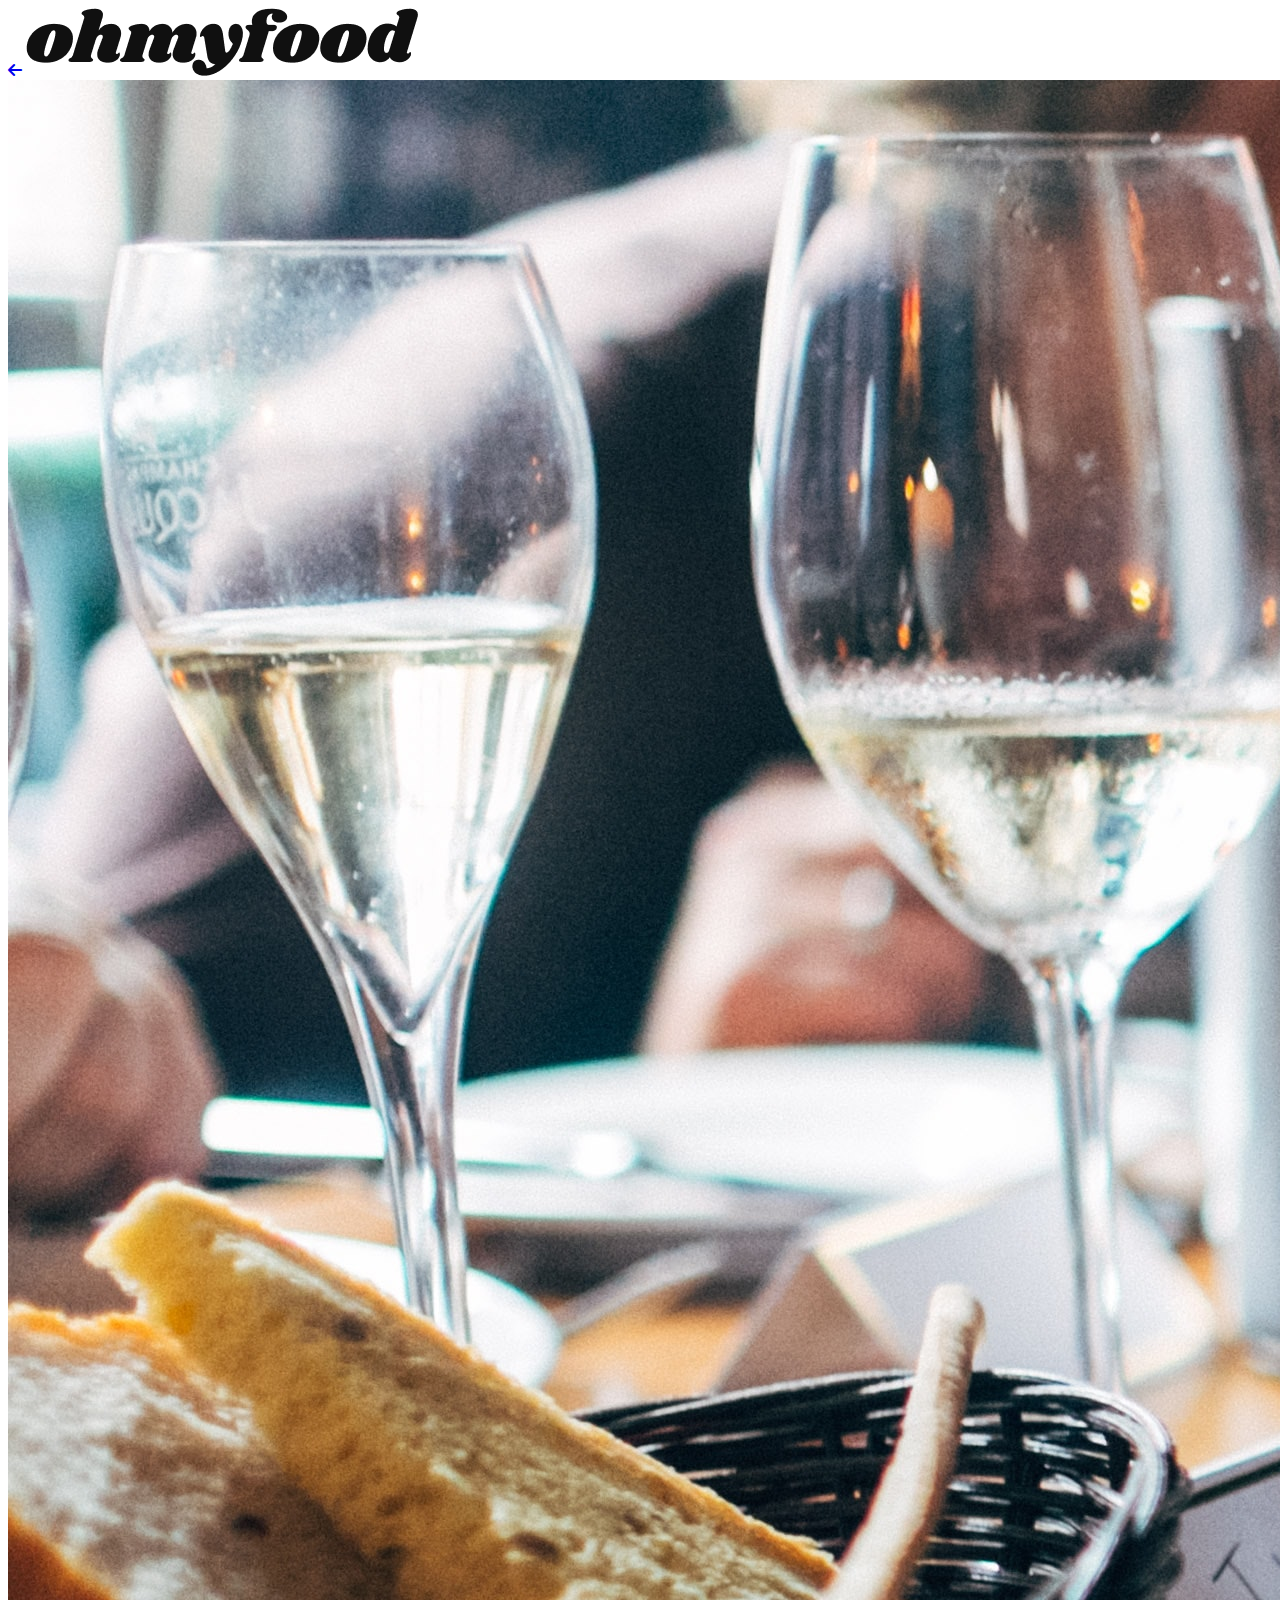
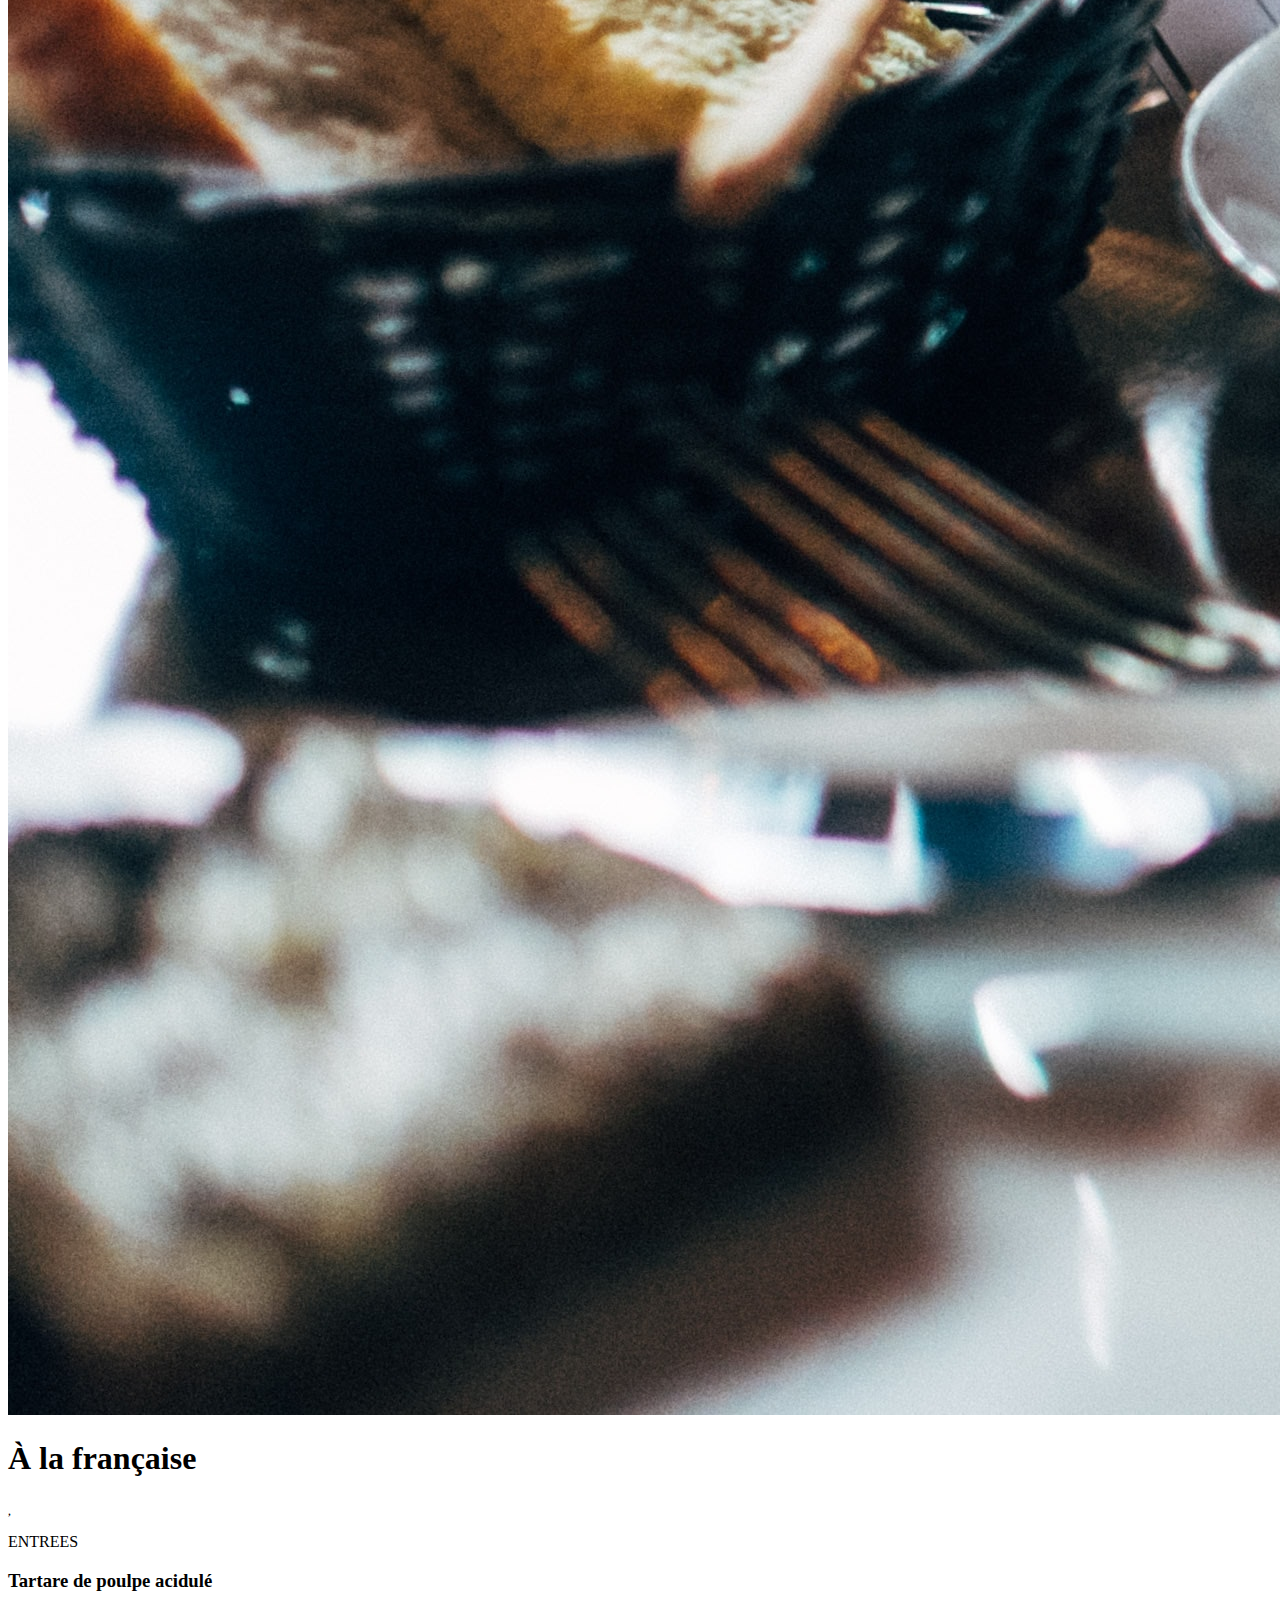
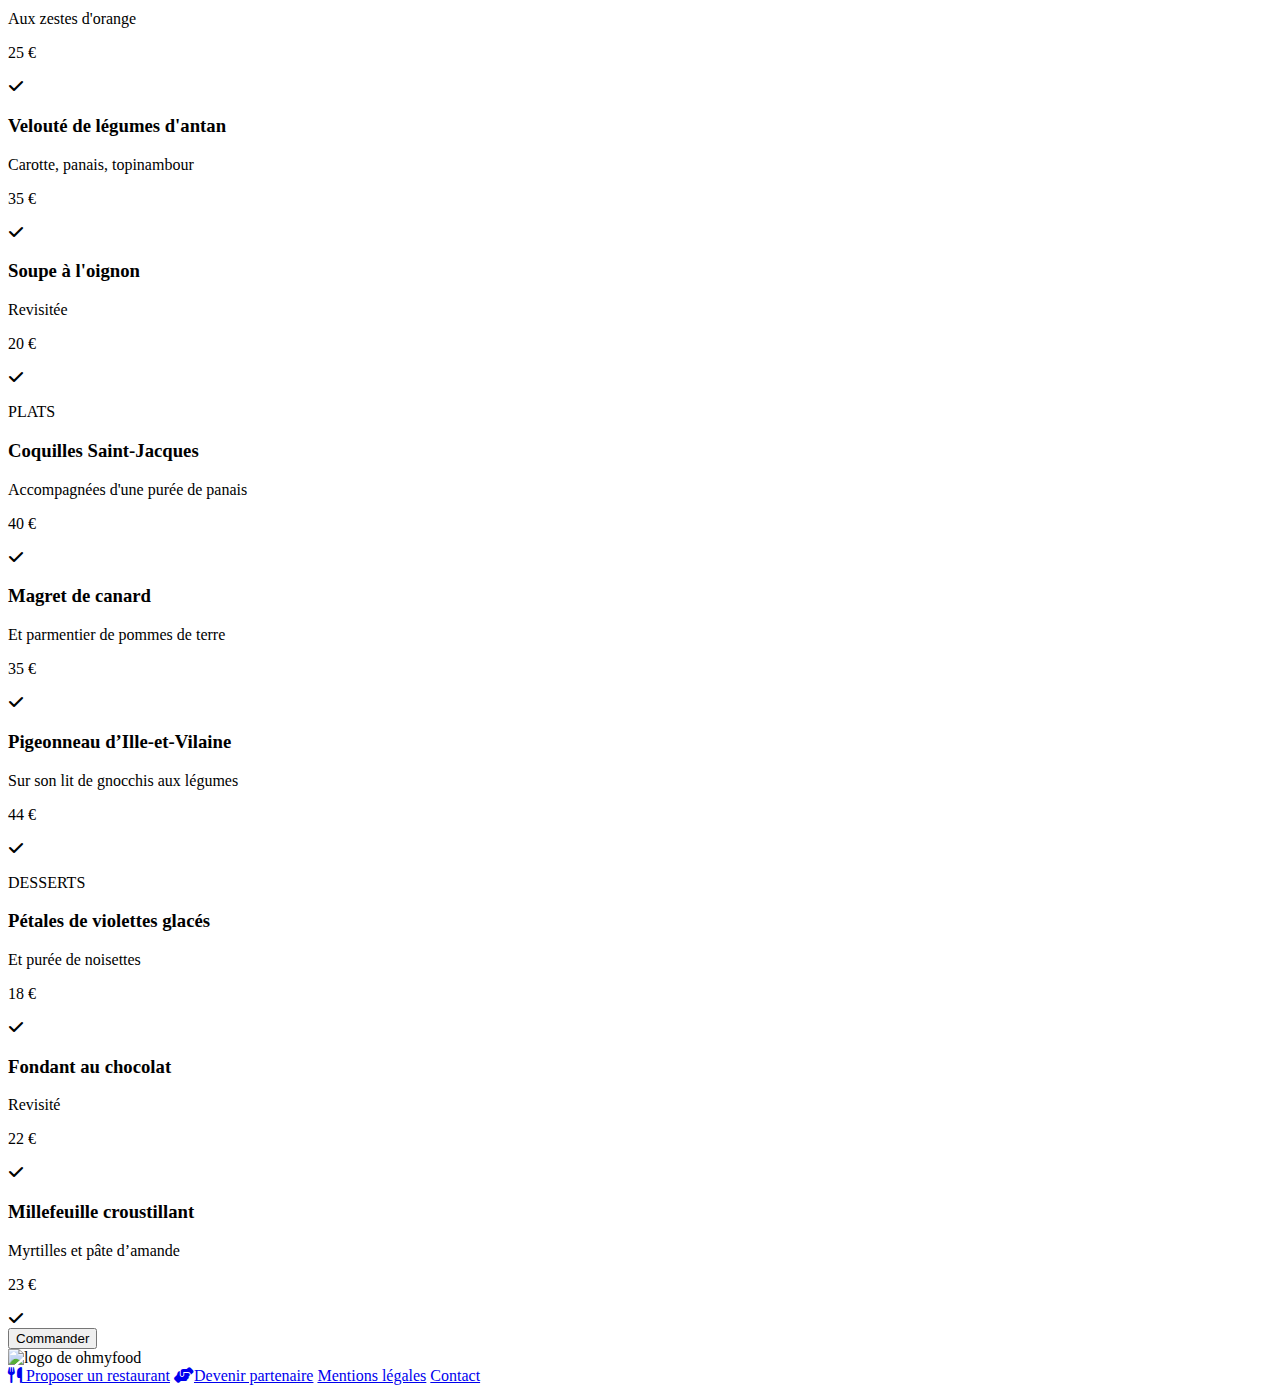
==== menus/menu-a-la-francaise.html @ 8b4839a9 "première mise en place avec SASS" ====
<!DOCTYPE html>
<html lang="fr">
  <head>
    <meta charset="UTF-8">
    <meta name="viewport" content="width=device-width, initial-scale=1.0">
    <meta http-equiv="X-UA-Compatible" content="ie=edge">
    <title>La Palette</title>
    <link rel="stylesheet" href="../assets/css/style.css">
    <link href="../assets/fonts/css/fontawesome.css" rel="stylesheet">
    <link href="../assets/fonts/css/brands.css" rel="stylesheet">
    <link href="../assets/fonts/css/solid.css" rel="stylesheet">
    <link rel="icon" href="./favicon.ico" type="image/x-icon">
  </head>
    <body>
        <header>
            <div class="nav">
                <a href="../index.html"><i class="fa-solid fa-arrow-left"></i></a>
                <a href="../index.html"><img src="../assets/images/logo/ohmyfood.png" alt="logo de ohmyfood"/></a>
            </div>
        </header>
        
        <main-container>
            <div class="img-background"><img src="../assets/images/restaurants/jay-wennington-N_Y88TWmGwA-unsplash.jpg" alt="image de plat gastronomique"/></div>

          <section class="menu">

            <div class="restaurant name"><h1>À la française</h1>
              <i class="fa-thin fa-heart"></i>
            </div>

            <section class="menu-items">

              <article class ="starters">

                <div class="item txt"><p>ENTREES</p></div>

                <article class="card dish">
                <article class ="content">
                  <h3>Tartare de poulpe acidulé</h3>
                  <p>Aux zestes d'orange</p>
                </article>
                <article class="price">
                  <p>25 &euro;</p>
                </article>
                <span class="check"><i class="fa-solid fa-check"></i></span>
                </article>

                <article class="card dish">
                <article class ="content">
                  <h3>Velouté de légumes d'antan</h3>
                  <p>Carotte, panais, topinambour</p>
                </article>
                <article class="price">
                  <p>35 &euro;</p>
                </article>
                <span class="check"><i class="fa-solid fa-check"></i></span>
              </article>

                <article class="card dish">
                <article class ="content">
                  <h3>Soupe à l'oignon</h3>
                  <p>Revisitée</p>
                </article>
                <article class="price">
                  <p>20 &euro;</p>
                </article>
                <span class="check"><i class="fa-solid fa-check"></i></span>
              </article>

              </article>

              <article class ="main courses">

                <div class="items txt"><p>PLATS</p></div>

                <article class="card dish">
                <article class ="content">
                  <h3>Coquilles Saint-Jacques</h3>
                  <p>Accompagnées d'une purée de panais</p>
                </article>
                <article class="price">
                  <p>40 &euro;</p>
                </article>
                <span class="check"><i class="fa-solid fa-check"></i></span>
              </article>

                <article class="card dish">
                <article class ="content">
                  <h3>Magret de canard</h3>
                  <p>Et parmentier de pommes de terre</p>
                </article>
                <article class="price">
                  <p>35 &euro;</p>
                </article>
                <span class="check"><i class="fa-solid fa-check"></i></span>
              </article>

                <article class="card dish">
                <article class ="content">
                  <h3>Pigeonneau d’Ille-et-Vilaine</h3>
                  <p>Sur son lit de gnocchis aux légumes</p>
                </article>
                <article class="price">
                  <p>44 &euro;</p>
                </article>
                <span class="check"><i class="fa-solid fa-check"></i></span>
              </article>

              </article>
                
                <article class ="desserts">

                  <div class="items txt"><p>DESSERTS</p></div>
  
                  <article class="card dish">
                  <article class ="content">
                    <h3>Pétales de violettes glacés</h3>
                    <p>Et purée de noisettes</p>
                  </article>
                  <article class="price">
                    <p>18 &euro;</p>
                  </article>
                  <span class="check"><i class="fa-solid fa-check"></i></span>
                </article>
                  
                  <article class="card dish">
                  <article class ="content">
                    <h3>Fondant au chocolat</h3>
                    <p>Revisité</p>
                  </article>
                  <article class="price">
                    <p>22 &euro;</p>
                  </article>
                  <span class="check"><i class="fa-solid fa-check"></i></span>
                </article>
  
                  <article class="card dish">
                  <article class ="content">
                    <h3>Millefeuille croustillant</h3>
                    <p>Myrtilles et pâte d’amande</p>
                  </article>
                  <article class="price">
                    <p>23 &euro;</p>
                  </article>
                  <span class="check"><i class="fa-solid fa-check"></i></span>
                </article>
                  
                </article>

              </section>

              <button class="button">Commander</button>   
            </section>

            <footer>
              <div class="logo">
                <img src="assets/images/logo" alt="logo de ohmyfood"/>
              </div>
    
              <div class="footer links">
                  <article class="list">
                      <a href="#"><i class="fa-solid fa-utensils"></i> <span class="bold">Proposer un restaurant</span></a>
                      <a href="#"><i class="fa-solid fa-handshake-angle"></i><span class="bold">Devenir partenaire</span></a>
                      <a href="#">Mentions légales</a>
                      <a href="#">Contact</a>
                  </article>
                </div>
            </footer>
        </main-container>
      </body>
</html>
---- assets/css/style.css ----
/*** Import all SASS files *****/
@media (max-width: 768px) {
  .card {
    display: flex;
    justify-content: baseline;
    align-items: center;
    width: 349px;
    height: 69px;
    margin: auto;
    background-color: white;
    border-radius: 20px;
    padding: 4px;
    filter: drop-shadow(0px 3px 15px rgba(0, 0, 0, 0.1));
  }
}
/*** Colors *****/
/* Small devices (phones, less than 768px) */
@media (max-width: 768px) {
  body {
    margin: 0px;
  }
  .img-background img {
    width: 100%;
    background-size: cover;
    background-position: center;
  }
}/*# sourceMappingURL=style.css.map */
---- assets/fonts/css/brands.css ----
/*!
 * Font Awesome Free 6.3.0 by @fontawesome - https://fontawesome.com
 * License - https://fontawesome.com/license/free (Icons: CC BY 4.0, Fonts: SIL OFL 1.1, Code: MIT License)
 * Copyright 2023 Fonticons, Inc.
 */
:root, :host {
  --fa-style-family-brands: 'Font Awesome 6 Brands';
  --fa-font-brands: normal 400 1em/1 'Font Awesome 6 Brands'; }

@font-face {
  font-family: 'Font Awesome 6 Brands';
  font-style: normal;
  font-weight: 400;
  font-display: block;
  src: url("../webfonts/fa-brands-400.woff2") format("woff2"), url("../webfonts/fa-brands-400.ttf") format("truetype"); }

.fab,
.fa-brands {
  font-weight: 400; }

.fa-monero:before {
  content: "\f3d0"; }

.fa-hooli:before {
  content: "\f427"; }

.fa-yelp:before {
  content: "\f1e9"; }

.fa-cc-visa:before {
  content: "\f1f0"; }

.fa-lastfm:before {
  content: "\f202"; }

.fa-shopware:before {
  content: "\f5b5"; }

.fa-creative-commons-nc:before {
  content: "\f4e8"; }

.fa-aws:before {
  content: "\f375"; }

.fa-redhat:before {
  content: "\f7bc"; }

.fa-yoast:before {
  content: "\f2b1"; }

.fa-cloudflare:before {
  content: "\e07d"; }

.fa-ups:before {
  content: "\f7e0"; }

.fa-wpexplorer:before {
  content: "\f2de"; }

.fa-dyalog:before {
  content: "\f399"; }

.fa-bity:before {
  content: "\f37a"; }

.fa-stackpath:before {
  content: "\f842"; }

.fa-buysellads:before {
  content: "\f20d"; }

.fa-first-order:before {
  content: "\f2b0"; }

.fa-modx:before {
  content: "\f285"; }

.fa-guilded:before {
  content: "\e07e"; }

.fa-vnv:before {
  content: "\f40b"; }

.fa-square-js:before {
  content: "\f3b9"; }

.fa-js-square:before {
  content: "\f3b9"; }

.fa-microsoft:before {
  content: "\f3ca"; }

.fa-qq:before {
  content: "\f1d6"; }

.fa-orcid:before {
  content: "\f8d2"; }

.fa-java:before {
  content: "\f4e4"; }

.fa-invision:before {
  content: "\f7b0"; }

.fa-creative-commons-pd-alt:before {
  content: "\f4ed"; }

.fa-centercode:before {
  content: "\f380"; }

.fa-glide-g:before {
  content: "\f2a6"; }

.fa-drupal:before {
  content: "\f1a9"; }

.fa-hire-a-helper:before {
  content: "\f3b0"; }

.fa-creative-commons-by:before {
  content: "\f4e7"; }

.fa-unity:before {
  content: "\e049"; }

.fa-whmcs:before {
  content: "\f40d"; }

.fa-rocketchat:before {
  content: "\f3e8"; }

.fa-vk:before {
  content: "\f189"; }

.fa-untappd:before {
  content: "\f405"; }

.fa-mailchimp:before {
  content: "\f59e"; }

.fa-css3-alt:before {
  content: "\f38b"; }

.fa-square-reddit:before {
  content: "\f1a2"; }

.fa-reddit-square:before {
  content: "\f1a2"; }

.fa-vimeo-v:before {
  content: "\f27d"; }

.fa-contao:before {
  content: "\f26d"; }

.fa-square-font-awesome:before {
  content: "\e5ad"; }

.fa-deskpro:before {
  content: "\f38f"; }

.fa-sistrix:before {
  content: "\f3ee"; }

.fa-square-instagram:before {
  content: "\e055"; }

.fa-instagram-square:before {
  content: "\e055"; }

.fa-battle-net:before {
  content: "\f835"; }

.fa-the-red-yeti:before {
  content: "\f69d"; }

.fa-square-hacker-news:before {
  content: "\f3af"; }

.fa-hacker-news-square:before {
  content: "\f3af"; }

.fa-edge:before {
  content: "\f282"; }

.fa-napster:before {
  content: "\f3d2"; }

.fa-square-snapchat:before {
  content: "\f2ad"; }

.fa-snapchat-square:before {
  content: "\f2ad"; }

.fa-google-plus-g:before {
  content: "\f0d5"; }

.fa-artstation:before {
  content: "\f77a"; }

.fa-markdown:before {
  content: "\f60f"; }

.fa-sourcetree:before {
  content: "\f7d3"; }

.fa-google-plus:before {
  content: "\f2b3"; }

.fa-diaspora:before {
  content: "\f791"; }

.fa-foursquare:before {
  content: "\f180"; }

.fa-stack-overflow:before {
  content: "\f16c"; }

.fa-github-alt:before {
  content: "\f113"; }

.fa-phoenix-squadron:before {
  content: "\f511"; }

.fa-pagelines:before {
  content: "\f18c"; }

.fa-algolia:before {
  content: "\f36c"; }

.fa-red-river:before {
  content: "\f3e3"; }

.fa-creative-commons-sa:before {
  content: "\f4ef"; }

.fa-safari:before {
  content: "\f267"; }

.fa-google:before {
  content: "\f1a0"; }

.fa-square-font-awesome-stroke:before {
  content: "\f35c"; }

.fa-font-awesome-alt:before {
  content: "\f35c"; }

.fa-atlassian:before {
  content: "\f77b"; }

.fa-linkedin-in:before {
  content: "\f0e1"; }

.fa-digital-ocean:before {
  content: "\f391"; }

.fa-nimblr:before {
  content: "\f5a8"; }

.fa-chromecast:before {
  content: "\f838"; }

.fa-evernote:before {
  content: "\f839"; }

.fa-hacker-news:before {
  content: "\f1d4"; }

.fa-creative-commons-sampling:before {
  content: "\f4f0"; }

.fa-adversal:before {
  content: "\f36a"; }

.fa-creative-commons:before {
  content: "\f25e"; }

.fa-watchman-monitoring:before {
  content: "\e087"; }

.fa-fonticons:before {
  content: "\f280"; }

.fa-weixin:before {
  content: "\f1d7"; }

.fa-shirtsinbulk:before {
  content: "\f214"; }

.fa-codepen:before {
  content: "\f1cb"; }

.fa-git-alt:before {
  content: "\f841"; }

.fa-lyft:before {
  content: "\f3c3"; }

.fa-rev:before {
  content: "\f5b2"; }

.fa-windows:before {
  content: "\f17a"; }

.fa-wizards-of-the-coast:before {
  content: "\f730"; }

.fa-square-viadeo:before {
  content: "\f2aa"; }

.fa-viadeo-square:before {
  content: "\f2aa"; }

.fa-meetup:before {
  content: "\f2e0"; }

.fa-centos:before {
  content: "\f789"; }

.fa-adn:before {
  content: "\f170"; }

.fa-cloudsmith:before {
  content: "\f384"; }

.fa-pied-piper-alt:before {
  content: "\f1a8"; }

.fa-square-dribbble:before {
  content: "\f397"; }

.fa-dribbble-square:before {
  content: "\f397"; }

.fa-codiepie:before {
  content: "\f284"; }

.fa-node:before {
  content: "\f419"; }

.fa-mix:before {
  content: "\f3cb"; }

.fa-steam:before {
  content: "\f1b6"; }

.fa-cc-apple-pay:before {
  content: "\f416"; }

.fa-scribd:before {
  content: "\f28a"; }

.fa-openid:before {
  content: "\f19b"; }

.fa-instalod:before {
  content: "\e081"; }

.fa-expeditedssl:before {
  content: "\f23e"; }

.fa-sellcast:before {
  content: "\f2da"; }

.fa-square-twitter:before {
  content: "\f081"; }

.fa-twitter-square:before {
  content: "\f081"; }

.fa-r-project:before {
  content: "\f4f7"; }

.fa-delicious:before {
  content: "\f1a5"; }

.fa-freebsd:before {
  content: "\f3a4"; }

.fa-vuejs:before {
  content: "\f41f"; }

.fa-accusoft:before {
  content: "\f369"; }

.fa-ioxhost:before {
  content: "\f208"; }

.fa-fonticons-fi:before {
  content: "\f3a2"; }

.fa-app-store:before {
  content: "\f36f"; }

.fa-cc-mastercard:before {
  content: "\f1f1"; }

.fa-itunes-note:before {
  content: "\f3b5"; }

.fa-golang:before {
  content: "\e40f"; }

.fa-kickstarter:before {
  content: "\f3bb"; }

.fa-grav:before {
  content: "\f2d6"; }

.fa-weibo:before {
  content: "\f18a"; }

.fa-uncharted:before {
  content: "\e084"; }

.fa-firstdraft:before {
  content: "\f3a1"; }

.fa-square-youtube:before {
  content: "\f431"; }

.fa-youtube-square:before {
  content: "\f431"; }

.fa-wikipedia-w:before {
  content: "\f266"; }

.fa-wpressr:before {
  content: "\f3e4"; }

.fa-rendact:before {
  content: "\f3e4"; }

.fa-angellist:before {
  content: "\f209"; }

.fa-galactic-republic:before {
  content: "\f50c"; }

.fa-nfc-directional:before {
  content: "\e530"; }

.fa-skype:before {
  content: "\f17e"; }

.fa-joget:before {
  content: "\f3b7"; }

.fa-fedora:before {
  content: "\f798"; }

.fa-stripe-s:before {
  content: "\f42a"; }

.fa-meta:before {
  content: "\e49b"; }

.fa-laravel:before {
  content: "\f3bd"; }

.fa-hotjar:before {
  content: "\f3b1"; }

.fa-bluetooth-b:before {
  content: "\f294"; }

.fa-sticker-mule:before {
  content: "\f3f7"; }

.fa-creative-commons-zero:before {
  content: "\f4f3"; }

.fa-hips:before {
  content: "\f452"; }

.fa-behance:before {
  content: "\f1b4"; }

.fa-reddit:before {
  content: "\f1a1"; }

.fa-discord:before {
  content: "\f392"; }

.fa-chrome:before {
  content: "\f268"; }

.fa-app-store-ios:before {
  content: "\f370"; }

.fa-cc-discover:before {
  content: "\f1f2"; }

.fa-wpbeginner:before {
  content: "\f297"; }

.fa-confluence:before {
  content: "\f78d"; }

.fa-mdb:before {
  content: "\f8ca"; }

.fa-dochub:before {
  content: "\f394"; }

.fa-accessible-icon:before {
  content: "\f368"; }

.fa-ebay:before {
  content: "\f4f4"; }

.fa-amazon:before {
  content: "\f270"; }

.fa-unsplash:before {
  content: "\e07c"; }

.fa-yarn:before {
  content: "\f7e3"; }

.fa-square-steam:before {
  content: "\f1b7"; }

.fa-steam-square:before {
  content: "\f1b7"; }

.fa-500px:before {
  content: "\f26e"; }

.fa-square-vimeo:before {
  content: "\f194"; }

.fa-vimeo-square:before {
  content: "\f194"; }

.fa-asymmetrik:before {
  content: "\f372"; }

.fa-font-awesome:before {
  content: "\f2b4"; }

.fa-font-awesome-flag:before {
  content: "\f2b4"; }

.fa-font-awesome-logo-full:before {
  content: "\f2b4"; }

.fa-gratipay:before {
  content: "\f184"; }

.fa-apple:before {
  content: "\f179"; }

.fa-hive:before {
  content: "\e07f"; }

.fa-gitkraken:before {
  content: "\f3a6"; }

.fa-keybase:before {
  content: "\f4f5"; }

.fa-apple-pay:before {
  content: "\f415"; }

.fa-padlet:before {
  content: "\e4a0"; }

.fa-amazon-pay:before {
  content: "\f42c"; }

.fa-square-github:before {
  content: "\f092"; }

.fa-github-square:before {
  content: "\f092"; }

.fa-stumbleupon:before {
  content: "\f1a4"; }

.fa-fedex:before {
  content: "\f797"; }

.fa-phoenix-framework:before {
  content: "\f3dc"; }

.fa-shopify:before {
  content: "\e057"; }

.fa-neos:before {
  content: "\f612"; }

.fa-hackerrank:before {
  content: "\f5f7"; }

.fa-researchgate:before {
  content: "\f4f8"; }

.fa-swift:before {
  content: "\f8e1"; }

.fa-angular:before {
  content: "\f420"; }

.fa-speakap:before {
  content: "\f3f3"; }

.fa-angrycreative:before {
  content: "\f36e"; }

.fa-y-combinator:before {
  content: "\f23b"; }

.fa-empire:before {
  content: "\f1d1"; }

.fa-envira:before {
  content: "\f299"; }

.fa-square-gitlab:before {
  content: "\e5ae"; }

.fa-gitlab-square:before {
  content: "\e5ae"; }

.fa-studiovinari:before {
  content: "\f3f8"; }

.fa-pied-piper:before {
  content: "\f2ae"; }

.fa-wordpress:before {
  content: "\f19a"; }

.fa-product-hunt:before {
  content: "\f288"; }

.fa-firefox:before {
  content: "\f269"; }

.fa-linode:before {
  content: "\f2b8"; }

.fa-goodreads:before {
  content: "\f3a8"; }

.fa-square-odnoklassniki:before {
  content: "\f264"; }

.fa-odnoklassniki-square:before {
  content: "\f264"; }

.fa-jsfiddle:before {
  content: "\f1cc"; }

.fa-sith:before {
  content: "\f512"; }

.fa-themeisle:before {
  content: "\f2b2"; }

.fa-page4:before {
  content: "\f3d7"; }

.fa-hashnode:before {
  content: "\e499"; }

.fa-react:before {
  content: "\f41b"; }

.fa-cc-paypal:before {
  content: "\f1f4"; }

.fa-squarespace:before {
  content: "\f5be"; }

.fa-cc-stripe:before {
  content: "\f1f5"; }

.fa-creative-commons-share:before {
  content: "\f4f2"; }

.fa-bitcoin:before {
  content: "\f379"; }

.fa-keycdn:before {
  content: "\f3ba"; }

.fa-opera:before {
  content: "\f26a"; }

.fa-itch-io:before {
  content: "\f83a"; }

.fa-umbraco:before {
  content: "\f8e8"; }

.fa-galactic-senate:before {
  content: "\f50d"; }

.fa-ubuntu:before {
  content: "\f7df"; }

.fa-draft2digital:before {
  content: "\f396"; }

.fa-stripe:before {
  content: "\f429"; }

.fa-houzz:before {
  content: "\f27c"; }

.fa-gg:before {
  content: "\f260"; }

.fa-dhl:before {
  content: "\f790"; }

.fa-square-pinterest:before {
  content: "\f0d3"; }

.fa-pinterest-square:before {
  content: "\f0d3"; }

.fa-xing:before {
  content: "\f168"; }

.fa-blackberry:before {
  content: "\f37b"; }

.fa-creative-commons-pd:before {
  content: "\f4ec"; }

.fa-playstation:before {
  content: "\f3df"; }

.fa-quinscape:before {
  content: "\f459"; }

.fa-less:before {
  content: "\f41d"; }

.fa-blogger-b:before {
  content: "\f37d"; }

.fa-opencart:before {
  content: "\f23d"; }

.fa-vine:before {
  content: "\f1ca"; }

.fa-paypal:before {
  content: "\f1ed"; }

.fa-gitlab:before {
  content: "\f296"; }

.fa-typo3:before {
  content: "\f42b"; }

.fa-reddit-alien:before {
  content: "\f281"; }

.fa-yahoo:before {
  content: "\f19e"; }

.fa-dailymotion:before {
  content: "\e052"; }

.fa-affiliatetheme:before {
  content: "\f36b"; }

.fa-pied-piper-pp:before {
  content: "\f1a7"; }

.fa-bootstrap:before {
  content: "\f836"; }

.fa-odnoklassniki:before {
  content: "\f263"; }

.fa-nfc-symbol:before {
  content: "\e531"; }

.fa-ethereum:before {
  content: "\f42e"; }

.fa-speaker-deck:before {
  content: "\f83c"; }

.fa-creative-commons-nc-eu:before {
  content: "\f4e9"; }

.fa-patreon:before {
  content: "\f3d9"; }

.fa-avianex:before {
  content: "\f374"; }

.fa-ello:before {
  content: "\f5f1"; }

.fa-gofore:before {
  content: "\f3a7"; }

.fa-bimobject:before {
  content: "\f378"; }

.fa-facebook-f:before {
  content: "\f39e"; }

.fa-square-google-plus:before {
  content: "\f0d4"; }

.fa-google-plus-square:before {
  content: "\f0d4"; }

.fa-mandalorian:before {
  content: "\f50f"; }

.fa-first-order-alt:before {
  content: "\f50a"; }

.fa-osi:before {
  content: "\f41a"; }

.fa-google-wallet:before {
  content: "\f1ee"; }

.fa-d-and-d-beyond:before {
  content: "\f6ca"; }

.fa-periscope:before {
  content: "\f3da"; }

.fa-fulcrum:before {
  content: "\f50b"; }

.fa-cloudscale:before {
  content: "\f383"; }

.fa-forumbee:before {
  content: "\f211"; }

.fa-mizuni:before {
  content: "\f3cc"; }

.fa-schlix:before {
  content: "\f3ea"; }

.fa-square-xing:before {
  content: "\f169"; }

.fa-xing-square:before {
  content: "\f169"; }

.fa-bandcamp:before {
  content: "\f2d5"; }

.fa-wpforms:before {
  content: "\f298"; }

.fa-cloudversify:before {
  content: "\f385"; }

.fa-usps:before {
  content: "\f7e1"; }

.fa-megaport:before {
  content: "\f5a3"; }

.fa-magento:before {
  content: "\f3c4"; }

.fa-spotify:before {
  content: "\f1bc"; }

.fa-optin-monster:before {
  content: "\f23c"; }

.fa-fly:before {
  content: "\f417"; }

.fa-aviato:before {
  content: "\f421"; }

.fa-itunes:before {
  content: "\f3b4"; }

.fa-cuttlefish:before {
  content: "\f38c"; }

.fa-blogger:before {
  content: "\f37c"; }

.fa-flickr:before {
  content: "\f16e"; }

.fa-viber:before {
  content: "\f409"; }

.fa-soundcloud:before {
  content: "\f1be"; }

.fa-digg:before {
  content: "\f1a6"; }

.fa-tencent-weibo:before {
  content: "\f1d5"; }

.fa-symfony:before {
  content: "\f83d"; }

.fa-maxcdn:before {
  content: "\f136"; }

.fa-etsy:before {
  content: "\f2d7"; }

.fa-facebook-messenger:before {
  content: "\f39f"; }

.fa-audible:before {
  content: "\f373"; }

.fa-think-peaks:before {
  content: "\f731"; }

.fa-bilibili:before {
  content: "\e3d9"; }

.fa-erlang:before {
  content: "\f39d"; }

.fa-cotton-bureau:before {
  content: "\f89e"; }

.fa-dashcube:before {
  content: "\f210"; }

.fa-42-group:before {
  content: "\e080"; }

.fa-innosoft:before {
  content: "\e080"; }

.fa-stack-exchange:before {
  content: "\f18d"; }

.fa-elementor:before {
  content: "\f430"; }

.fa-square-pied-piper:before {
  content: "\e01e"; }

.fa-pied-piper-square:before {
  content: "\e01e"; }

.fa-creative-commons-nd:before {
  content: "\f4eb"; }

.fa-palfed:before {
  content: "\f3d8"; }

.fa-superpowers:before {
  content: "\f2dd"; }

.fa-resolving:before {
  content: "\f3e7"; }

.fa-xbox:before {
  content: "\f412"; }

.fa-searchengin:before {
  content: "\f3eb"; }

.fa-tiktok:before {
  content: "\e07b"; }

.fa-square-facebook:before {
  content: "\f082"; }

.fa-facebook-square:before {
  content: "\f082"; }

.fa-renren:before {
  content: "\f18b"; }

.fa-linux:before {
  content: "\f17c"; }

.fa-glide:before {
  content: "\f2a5"; }

.fa-linkedin:before {
  content: "\f08c"; }

.fa-hubspot:before {
  content: "\f3b2"; }

.fa-deploydog:before {
  content: "\f38e"; }

.fa-twitch:before {
  content: "\f1e8"; }

.fa-ravelry:before {
  content: "\f2d9"; }

.fa-mixer:before {
  content: "\e056"; }

.fa-square-lastfm:before {
  content: "\f203"; }

.fa-lastfm-square:before {
  content: "\f203"; }

.fa-vimeo:before {
  content: "\f40a"; }

.fa-mendeley:before {
  content: "\f7b3"; }

.fa-uniregistry:before {
  content: "\f404"; }

.fa-figma:before {
  content: "\f799"; }

.fa-creative-commons-remix:before {
  content: "\f4ee"; }

.fa-cc-amazon-pay:before {
  content: "\f42d"; }

.fa-dropbox:before {
  content: "\f16b"; }

.fa-instagram:before {
  content: "\f16d"; }

.fa-cmplid:before {
  content: "\e360"; }

.fa-facebook:before {
  content: "\f09a"; }

.fa-gripfire:before {
  content: "\f3ac"; }

.fa-jedi-order:before {
  content: "\f50e"; }

.fa-uikit:before {
  content: "\f403"; }

.fa-fort-awesome-alt:before {
  content: "\f3a3"; }

.fa-phabricator:before {
  content: "\f3db"; }

.fa-ussunnah:before {
  content: "\f407"; }

.fa-earlybirds:before {
  content: "\f39a"; }

.fa-trade-federation:before {
  content: "\f513"; }

.fa-autoprefixer:before {
  content: "\f41c"; }

.fa-whatsapp:before {
  content: "\f232"; }

.fa-slideshare:before {
  content: "\f1e7"; }

.fa-google-play:before {
  content: "\f3ab"; }

.fa-viadeo:before {
  content: "\f2a9"; }

.fa-line:before {
  content: "\f3c0"; }

.fa-google-drive:before {
  content: "\f3aa"; }

.fa-servicestack:before {
  content: "\f3ec"; }

.fa-simplybuilt:before {
  content: "\f215"; }

.fa-bitbucket:before {
  content: "\f171"; }

.fa-imdb:before {
  content: "\f2d8"; }

.fa-deezer:before {
  content: "\e077"; }

.fa-raspberry-pi:before {
  content: "\f7bb"; }

.fa-jira:before {
  content: "\f7b1"; }

.fa-docker:before {
  content: "\f395"; }

.fa-screenpal:before {
  content: "\e570"; }

.fa-bluetooth:before {
  content: "\f293"; }

.fa-gitter:before {
  content: "\f426"; }

.fa-d-and-d:before {
  content: "\f38d"; }

.fa-microblog:before {
  content: "\e01a"; }

.fa-cc-diners-club:before {
  content: "\f24c"; }

.fa-gg-circle:before {
  content: "\f261"; }

.fa-pied-piper-hat:before {
  content: "\f4e5"; }

.fa-kickstarter-k:before {
  content: "\f3bc"; }

.fa-yandex:before {
  content: "\f413"; }

.fa-readme:before {
  content: "\f4d5"; }

.fa-html5:before {
  content: "\f13b"; }

.fa-sellsy:before {
  content: "\f213"; }

.fa-sass:before {
  content: "\f41e"; }

.fa-wirsindhandwerk:before {
  content: "\e2d0"; }

.fa-wsh:before {
  content: "\e2d0"; }

.fa-buromobelexperte:before {
  content: "\f37f"; }

.fa-salesforce:before {
  content: "\f83b"; }

.fa-octopus-deploy:before {
  content: "\e082"; }

.fa-medapps:before {
  content: "\f3c6"; }

.fa-ns8:before {
  content: "\f3d5"; }

.fa-pinterest-p:before {
  content: "\f231"; }

.fa-apper:before {
  content: "\f371"; }

.fa-fort-awesome:before {
  content: "\f286"; }

.fa-waze:before {
  content: "\f83f"; }

.fa-cc-jcb:before {
  content: "\f24b"; }

.fa-snapchat:before {
  content: "\f2ab"; }

.fa-snapchat-ghost:before {
  content: "\f2ab"; }

.fa-fantasy-flight-games:before {
  content: "\f6dc"; }

.fa-rust:before {
  content: "\e07a"; }

.fa-wix:before {
  content: "\f5cf"; }

.fa-square-behance:before {
  content: "\f1b5"; }

.fa-behance-square:before {
  content: "\f1b5"; }

.fa-supple:before {
  content: "\f3f9"; }

.fa-rebel:before {
  content: "\f1d0"; }

.fa-css3:before {
  content: "\f13c"; }

.fa-staylinked:before {
  content: "\f3f5"; }

.fa-kaggle:before {
  content: "\f5fa"; }

.fa-space-awesome:before {
  content: "\e5ac"; }

.fa-deviantart:before {
  content: "\f1bd"; }

.fa-cpanel:before {
  content: "\f388"; }

.fa-goodreads-g:before {
  content: "\f3a9"; }

.fa-square-git:before {
  content: "\f1d2"; }

.fa-git-square:before {
  content: "\f1d2"; }

.fa-square-tumblr:before {
  content: "\f174"; }

.fa-tumblr-square:before {
  content: "\f174"; }

.fa-trello:before {
  content: "\f181"; }

.fa-creative-commons-nc-jp:before {
  content: "\f4ea"; }

.fa-get-pocket:before {
  content: "\f265"; }

.fa-perbyte:before {
  content: "\e083"; }

.fa-grunt:before {
  content: "\f3ad"; }

.fa-weebly:before {
  content: "\f5cc"; }

.fa-connectdevelop:before {
  content: "\f20e"; }

.fa-leanpub:before {
  content: "\f212"; }

.fa-black-tie:before {
  content: "\f27e"; }

.fa-themeco:before {
  content: "\f5c6"; }

.fa-python:before {
  content: "\f3e2"; }

.fa-android:before {
  content: "\f17b"; }

.fa-bots:before {
  content: "\e340"; }

.fa-free-code-camp:before {
  content: "\f2c5"; }

.fa-hornbill:before {
  content: "\f592"; }

.fa-js:before {
  content: "\f3b8"; }

.fa-ideal:before {
  content: "\e013"; }

.fa-git:before {
  content: "\f1d3"; }

.fa-dev:before {
  content: "\f6cc"; }

.fa-sketch:before {
  content: "\f7c6"; }

.fa-yandex-international:before {
  content: "\f414"; }

.fa-cc-amex:before {
  content: "\f1f3"; }

.fa-uber:before {
  content: "\f402"; }

.fa-github:before {
  content: "\f09b"; }

.fa-php:before {
  content: "\f457"; }

.fa-alipay:before {
  content: "\f642"; }

.fa-youtube:before {
  content: "\f167"; }

.fa-skyatlas:before {
  content: "\f216"; }

.fa-firefox-browser:before {
  content: "\e007"; }

.fa-replyd:before {
  content: "\f3e6"; }

.fa-suse:before {
  content: "\f7d6"; }

.fa-jenkins:before {
  content: "\f3b6"; }

.fa-twitter:before {
  content: "\f099"; }

.fa-rockrms:before {
  content: "\f3e9"; }

.fa-pinterest:before {
  content: "\f0d2"; }

.fa-buffer:before {
  content: "\f837"; }

.fa-npm:before {
  content: "\f3d4"; }

.fa-yammer:before {
  content: "\f840"; }

.fa-btc:before {
  content: "\f15a"; }

.fa-dribbble:before {
  content: "\f17d"; }

.fa-stumbleupon-circle:before {
  content: "\f1a3"; }

.fa-internet-explorer:before {
  content: "\f26b"; }

.fa-stubber:before {
  content: "\e5c7"; }

.fa-telegram:before {
  content: "\f2c6"; }

.fa-telegram-plane:before {
  content: "\f2c6"; }

.fa-old-republic:before {
  content: "\f510"; }

.fa-odysee:before {
  content: "\e5c6"; }

.fa-square-whatsapp:before {
  content: "\f40c"; }

.fa-whatsapp-square:before {
  content: "\f40c"; }

.fa-node-js:before {
  content: "\f3d3"; }

.fa-edge-legacy:before {
  content: "\e078"; }

.fa-slack:before {
  content: "\f198"; }

.fa-slack-hash:before {
  content: "\f198"; }

.fa-medrt:before {
  content: "\f3c8"; }

.fa-usb:before {
  content: "\f287"; }

.fa-tumblr:before {
  content: "\f173"; }

.fa-vaadin:before {
  content: "\f408"; }

.fa-quora:before {
  content: "\f2c4"; }

.fa-reacteurope:before {
  content: "\f75d"; }

.fa-medium:before {
  content: "\f23a"; }

.fa-medium-m:before {
  content: "\f23a"; }

.fa-amilia:before {
  content: "\f36d"; }

.fa-mixcloud:before {
  content: "\f289"; }

.fa-flipboard:before {
  content: "\f44d"; }

.fa-viacoin:before {
  content: "\f237"; }

.fa-critical-role:before {
  content: "\f6c9"; }

.fa-sitrox:before {
  content: "\e44a"; }

.fa-discourse:before {
  content: "\f393"; }

.fa-joomla:before {
  content: "\f1aa"; }

.fa-mastodon:before {
  content: "\f4f6"; }

.fa-airbnb:before {
  content: "\f834"; }

.fa-wolf-pack-battalion:before {
  content: "\f514"; }

.fa-buy-n-large:before {
  content: "\f8a6"; }

.fa-gulp:before {
  content: "\f3ae"; }

.fa-creative-commons-sampling-plus:before {
  content: "\f4f1"; }

.fa-strava:before {
  content: "\f428"; }

.fa-ember:before {
  content: "\f423"; }

.fa-canadian-maple-leaf:before {
  content: "\f785"; }

.fa-teamspeak:before {
  content: "\f4f9"; }

.fa-pushed:before {
  content: "\f3e1"; }

.fa-wordpress-simple:before {
  content: "\f411"; }

.fa-nutritionix:before {
  content: "\f3d6"; }

.fa-wodu:before {
  content: "\e088"; }

.fa-google-pay:before {
  content: "\e079"; }

.fa-intercom:before {
  content: "\f7af"; }

.fa-zhihu:before {
  content: "\f63f"; }

.fa-korvue:before {
  content: "\f42f"; }

.fa-pix:before {
  content: "\e43a"; }

.fa-steam-symbol:before {
  content: "\f3f6"; }
---- assets/fonts/css/solid.css ----
/*!
 * Font Awesome Free 6.3.0 by @fontawesome - https://fontawesome.com
 * License - https://fontawesome.com/license/free (Icons: CC BY 4.0, Fonts: SIL OFL 1.1, Code: MIT License)
 * Copyright 2023 Fonticons, Inc.
 */
:root, :host {
  --fa-style-family-classic: 'Font Awesome 6 Free';
  --fa-font-solid: normal 900 1em/1 'Font Awesome 6 Free'; }

@font-face {
  font-family: 'Font Awesome 6 Free';
  font-style: normal;
  font-weight: 900;
  font-display: block;
  src: url("../webfonts/fa-solid-900.woff2") format("woff2"), url("../webfonts/fa-solid-900.ttf") format("truetype"); }

.fas,
.fa-solid {
  font-weight: 900; }
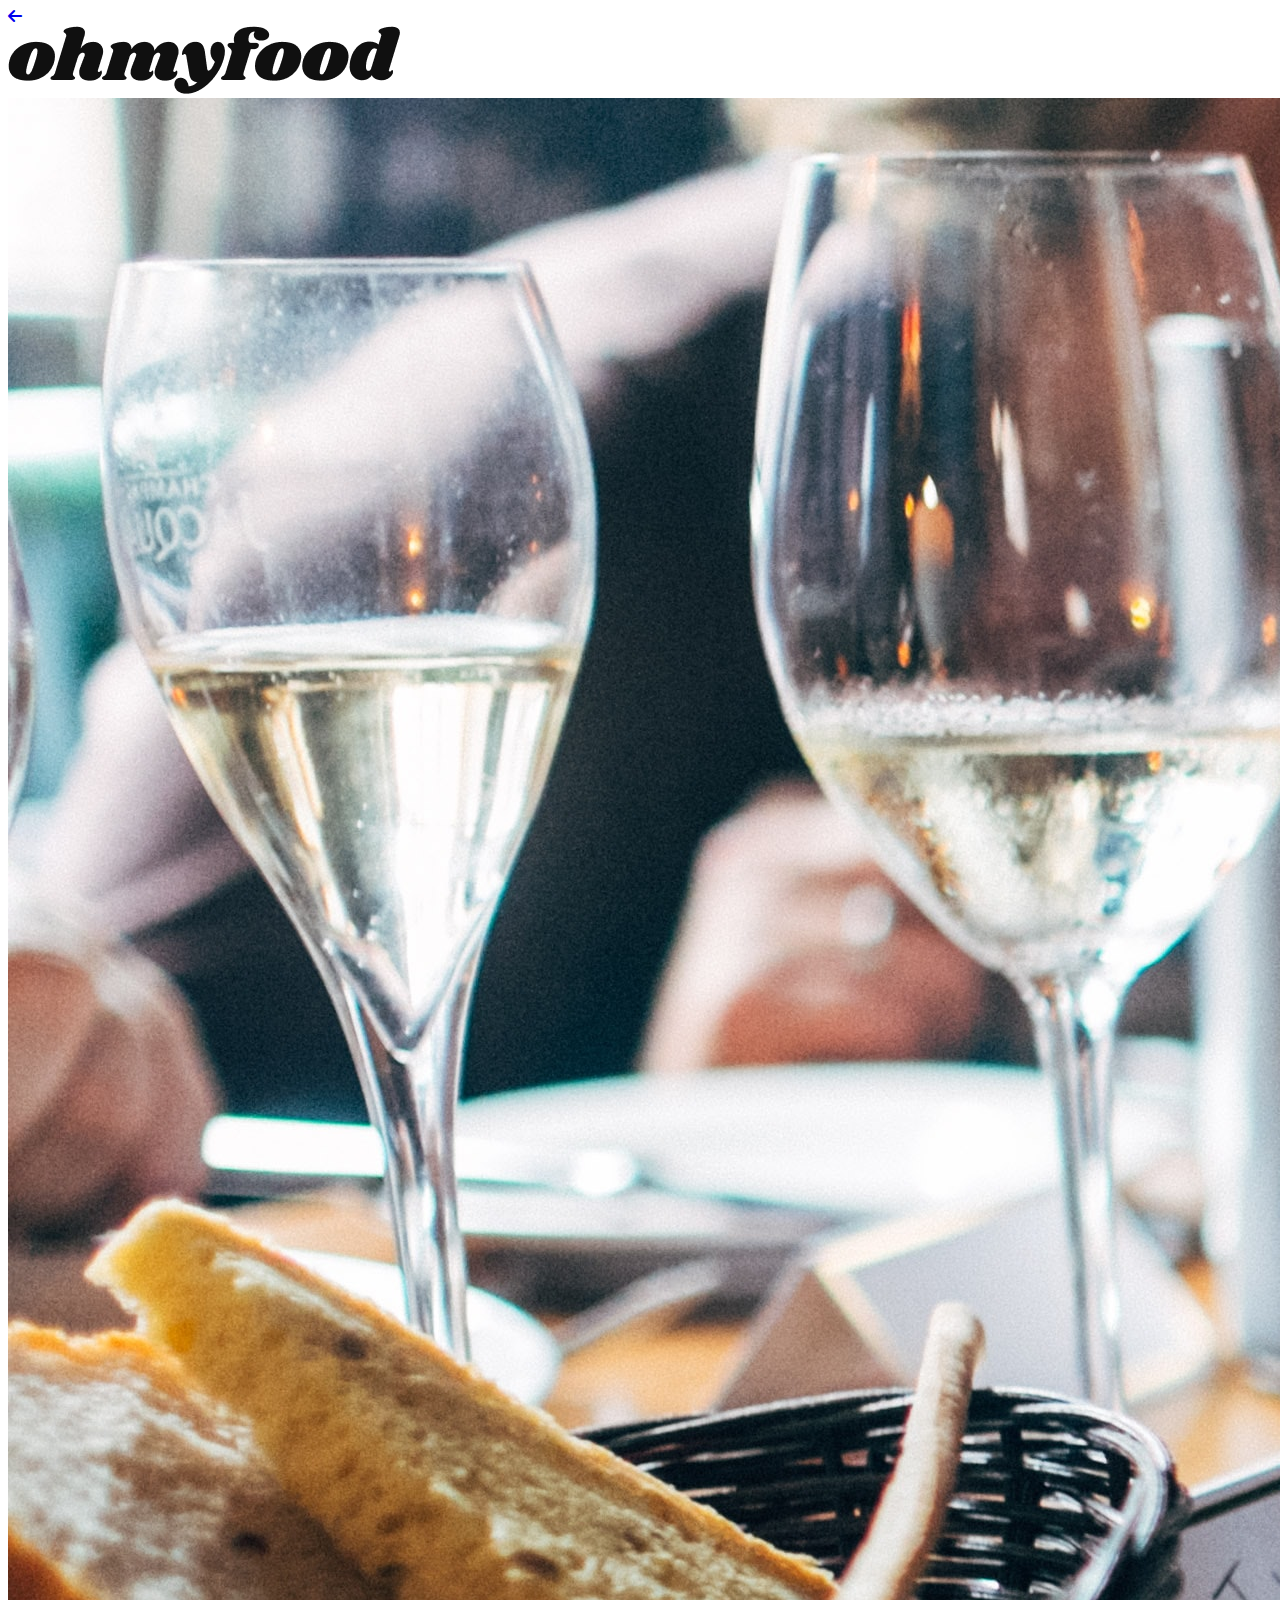
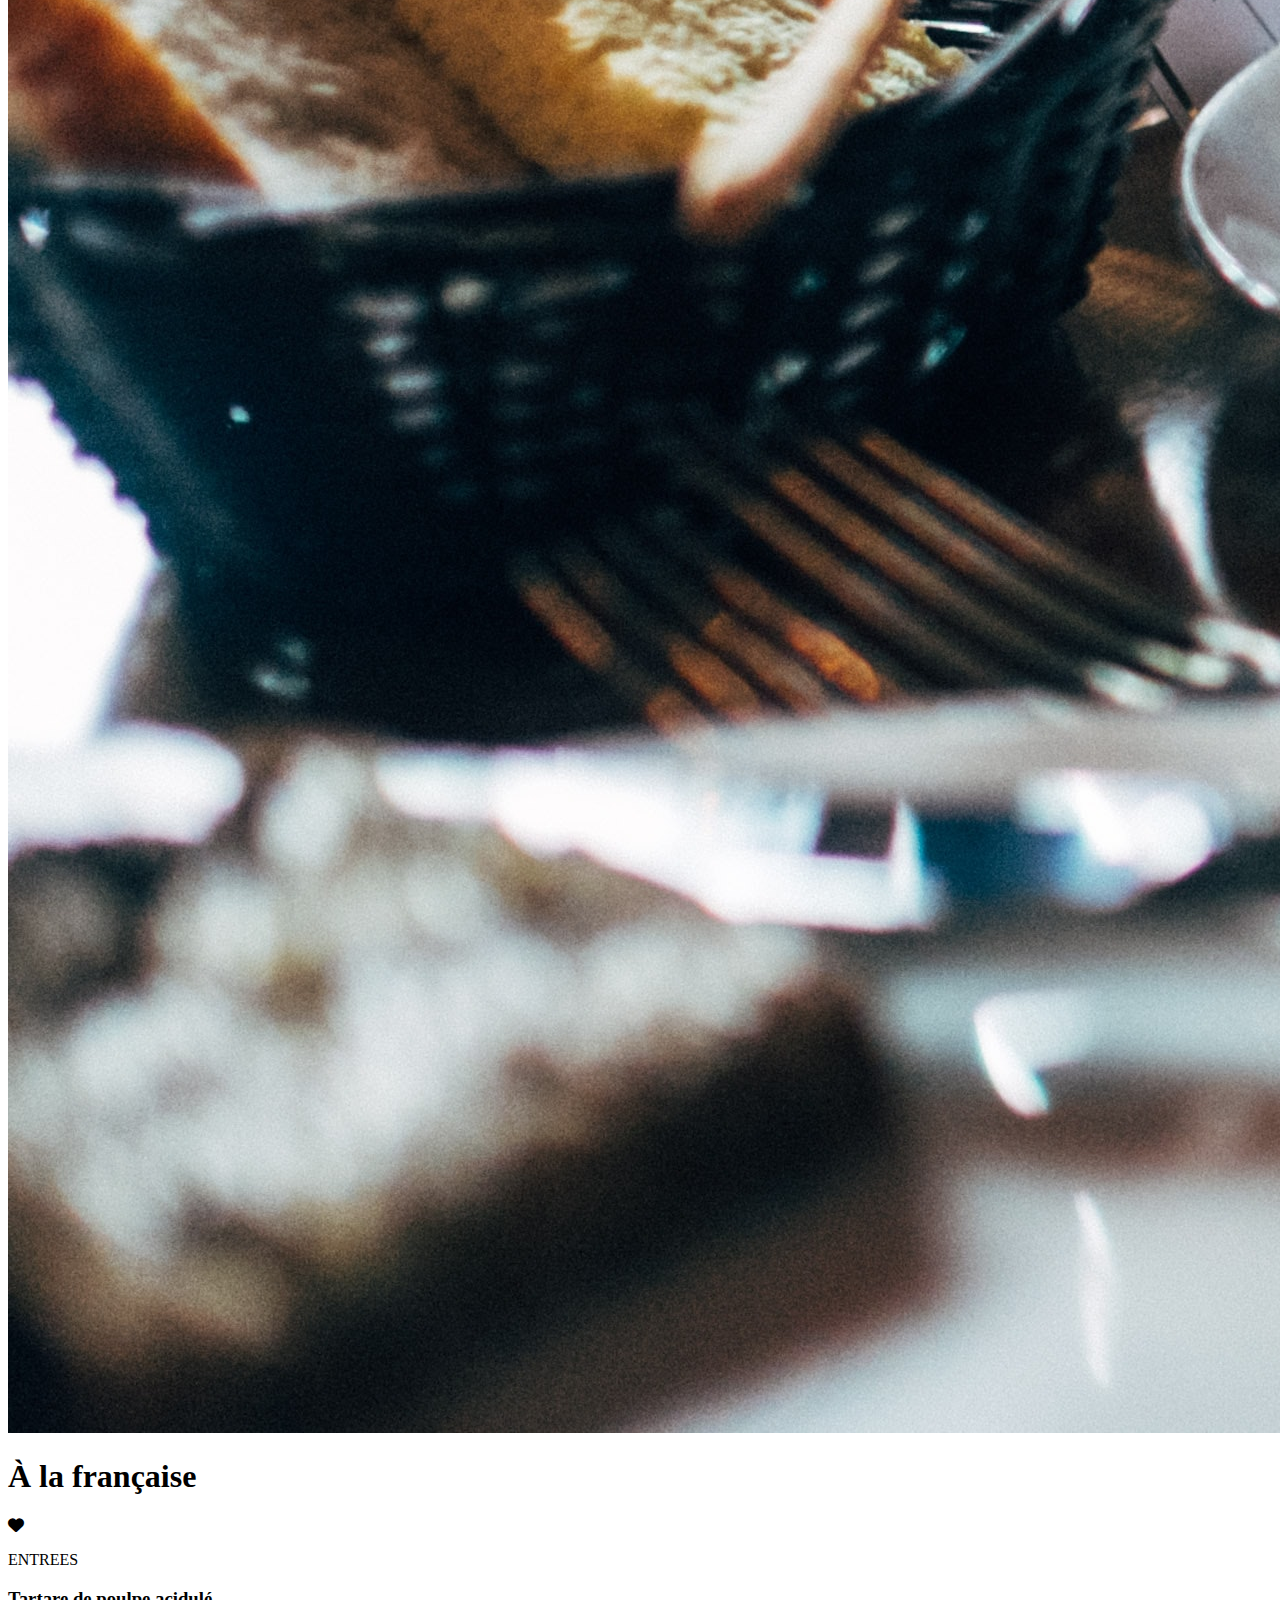
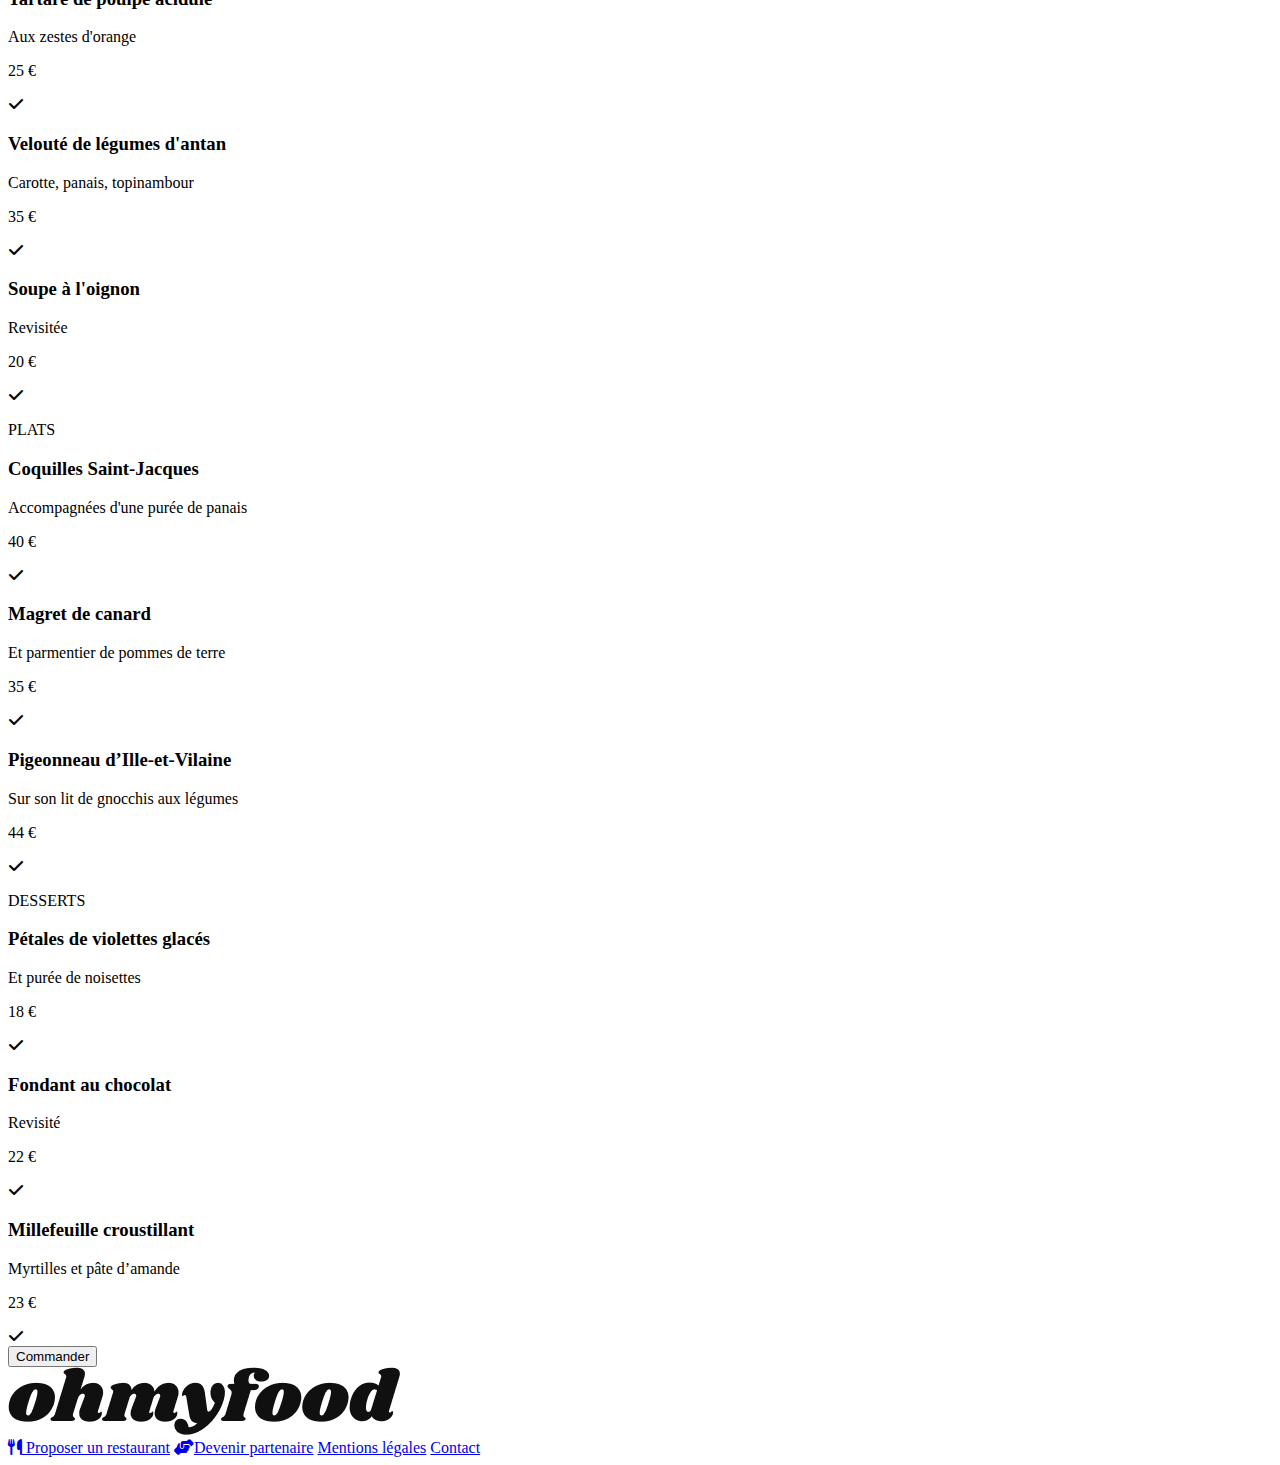
==== commit 32d71044: "modifications sur l'index et page de restaurant" ====
--- a/menus/menu-a-la-francaise.html
+++ b/menus/menu-a-la-francaise.html
@@ -4,40 +4,44 @@
     <meta charset="UTF-8">
     <meta name="viewport" content="width=device-width, initial-scale=1.0">
     <meta http-equiv="X-UA-Compatible" content="ie=edge">
-    <title>La Palette</title>
+    <title>A la française</title>
     <link rel="stylesheet" href="../assets/css/style.css">
     <link href="../assets/fonts/css/fontawesome.css" rel="stylesheet">
     <link href="../assets/fonts/css/brands.css" rel="stylesheet">
     <link href="../assets/fonts/css/solid.css" rel="stylesheet">
-    <link rel="icon" href="./favicon.ico" type="image/x-icon">
   </head>
     <body>
         <header>
-            <div class="nav">
+            <div class="navbar">
+                <div class="arrow">
                 <a href="../index.html"><i class="fa-solid fa-arrow-left"></i></a>
-                <a href="../index.html"><img src="../assets/images/logo/ohmyfood.png" alt="logo de ohmyfood"/></a>
-            </div>
+              </div>
+                <div class="logo">
+                  <img src="../assets/images/logo/ohmyfood.png" alt="logo de ohmyfood"/>
+                  </div>
         </header>
-        
+
         <main-container>
+
+          <section class="restaurant-menu">
+
+            <section class="restaurant-designation">
             <div class="img-background"><img src="../assets/images/restaurants/jay-wennington-N_Y88TWmGwA-unsplash.jpg" alt="image de plat gastronomique"/></div>
-
-          <section class="menu">
-
-            <div class="restaurant name"><h1>À la française</h1>
-              <i class="fa-thin fa-heart"></i>
-            </div>
+            <div class="restaurant-name"><h1>À la française</h1><i class="fa-regular fa-heart"></i></div></section>
 
             <section class="menu-items">
 
-              <article class ="starters">
+              <article class ="list">
 
-                <div class="item txt"><p>ENTREES</p></div>
+                <div class="items-txt"><p>ENTREES</p></div>
 
-                <article class="card dish">
-                <article class ="content">
+                <article class="card card-dish">
+                  
+                <article class ="card-dish-content">
+                  <div class="card-txt"></div>
                   <h3>Tartare de poulpe acidulé</h3>
                   <p>Aux zestes d'orange</p>
+                </div>
                 </article>
                 <article class="price">
                   <p>25 &euro;</p>
@@ -45,8 +49,8 @@
                 <span class="check"><i class="fa-solid fa-check"></i></span>
                 </article>
 
-                <article class="card dish">
-                <article class ="content">
+                <article class="card card-dish">
+                <article class ="card-dish-content">
                   <h3>Velouté de légumes d'antan</h3>
                   <p>Carotte, panais, topinambour</p>
                 </article>
@@ -56,7 +60,7 @@
                 <span class="check"><i class="fa-solid fa-check"></i></span>
               </article>
 
-                <article class="card dish">
+                <article class="card card-dish">
                 <article class ="content">
                   <h3>Soupe à l'oignon</h3>
                   <p>Revisitée</p>
@@ -69,11 +73,11 @@
 
               </article>
 
-              <article class ="main courses">
+              <article class ="list">
 
-                <div class="items txt"><p>PLATS</p></div>
+                <div class="items-txt"><p>PLATS</p></div>
 
-                <article class="card dish">
+                <article class="card card-dish">
                 <article class ="content">
                   <h3>Coquilles Saint-Jacques</h3>
                   <p>Accompagnées d'une purée de panais</p>
@@ -84,7 +88,7 @@
                 <span class="check"><i class="fa-solid fa-check"></i></span>
               </article>
 
-                <article class="card dish">
+                <article class="card card-dish">
                 <article class ="content">
                   <h3>Magret de canard</h3>
                   <p>Et parmentier de pommes de terre</p>
@@ -95,7 +99,7 @@
                 <span class="check"><i class="fa-solid fa-check"></i></span>
               </article>
 
-                <article class="card dish">
+                <article class="card card-dish">
                 <article class ="content">
                   <h3>Pigeonneau d’Ille-et-Vilaine</h3>
                   <p>Sur son lit de gnocchis aux légumes</p>
@@ -108,11 +112,11 @@
 
               </article>
                 
-                <article class ="desserts">
+                <article class ="list">
 
-                  <div class="items txt"><p>DESSERTS</p></div>
+                  <div class="items-txt"><p>DESSERTS</p></div>
   
-                  <article class="card dish">
+                  <article class="card card-dish">
                   <article class ="content">
                     <h3>Pétales de violettes glacés</h3>
                     <p>Et purée de noisettes</p>
@@ -123,7 +127,7 @@
                   <span class="check"><i class="fa-solid fa-check"></i></span>
                 </article>
                   
-                  <article class="card dish">
+                  <article class="card card-dish">
                   <article class ="content">
                     <h3>Fondant au chocolat</h3>
                     <p>Revisité</p>
@@ -134,7 +138,7 @@
                   <span class="check"><i class="fa-solid fa-check"></i></span>
                 </article>
   
-                  <article class="card dish">
+                  <article class="card card-dish">
                   <article class ="content">
                     <h3>Millefeuille croustillant</h3>
                     <p>Myrtilles et pâte d’amande</p>
@@ -153,18 +157,17 @@
             </section>
 
             <footer>
+
               <div class="logo">
-                <img src="assets/images/logo" alt="logo de ohmyfood"/>
+                <img src="../assets/images/logo/ohmyfood.png" alt="logo de ohmyfood"/>
               </div>
     
-              <div class="footer links">
-                  <article class="list">
+                  <article class="footer_links">
                       <a href="#"><i class="fa-solid fa-utensils"></i> <span class="bold">Proposer un restaurant</span></a>
                       <a href="#"><i class="fa-solid fa-handshake-angle"></i><span class="bold">Devenir partenaire</span></a>
                       <a href="#">Mentions légales</a>
                       <a href="#">Contact</a>
                   </article>
-                </div>
             </footer>
         </main-container>
       </body>
--- a/assets/css/style.css
+++ b/assets/css/style.css
@@ -1,27 +1,311 @@
 /*** Import all SASS files *****/
+.btn {
+  display: flex;
+  justify-content: center;
+  align-items: center;
+  border-radius: 25px;
+  background-image: linear-gradient(193.33deg, #9356DC -11.44%, #FF79DA 123.93%);
+  transition-duration: 0.5s;
+  border: none;
+  color: white;
+  box-shadow: 0px 4px 10px rgba(0, 0, 0, 0.25);
+}
+
+.btn__reservation {
+  width: 218px;
+  height: 50px;
+}
+
 @media (max-width: 768px) {
+  /*** base card *****/
   .card {
     display: flex;
-    justify-content: baseline;
-    align-items: center;
-    width: 349px;
-    height: 69px;
+    align-items: center;
     margin: auto;
     background-color: white;
     border-radius: 20px;
+    width: 90%;
     padding: 4px;
-    filter: drop-shadow(0px 3px 15px rgba(0, 0, 0, 0.1));
+  }
+  /*** card for the restaurants menus *****/
+  .card-dish {
+    display: flex;
+    justify-content: space-between;
+    align-items: center;
+    border-radius: 15px;
+    width: 349px;
+    height: 69px;
+    padding-right: 15px;
+    box-shadow: 0px 4px 10px rgba(0, 0, 0, 0.1);
+  }
+  .card-dish .price p {
+    margin-bottom: -20px;
+  }
+  .card-dish .card-dish-content {
+    display: flex;
+    justify-content: space-between;
+    align-items: baseline;
+    flex-direction: column;
+    padding-left: 15px;
+    gap: 5px;
+  }
+  .card-dish .card-dish-content h3, .card-dish .card-dish-content p {
+    margin: 0px 0px;
+  }
+  .card-dish .check {
+    display: none;
+  }
+  /*** card for the index functions explanations *****/
+  .card__function {
+    width: 320px;
+    height: 70px;
+    gap: 25px;
+    padding-left: 30px;
+    background-color: #F6F6F6;
+    box-shadow: 0px 4px 10px rgba(0, 0, 0, 0.25);
+  }
+  /*** card for index restaurants selection *****/
+  .card__restaurant {
+    width: 340px;
+    height: 251px;
+    flex-direction: column;
+    padding: 0px;
+  }
+  .card__restaurant .restaurants-content {
+    display: flex;
+    justify-content: space-between;
+    align-items: center;
+    width: 90%;
+    height: 25%;
+  }
+  .card__restaurant .restaurants-content .card-txt .card-title {
+    margin-bottom: 4px;
+  }
+  .card__restaurant .restaurants-content .card-txt .card-subtitle {
+    margin-top: 4px;
+  }
+  .card__restaurant img {
+    border-radius: 20px 20px 0px 0px;
+    width: 100%;
+    height: 75%;
   }
 }
 /*** Colors *****/
+/*** fonts *****/
 /* Small devices (phones, less than 768px) */
 @media (max-width: 768px) {
   body {
     margin: 0px;
+    font-family: "Roboto", sans-serif;
+  }
+  a {
+    color: inherit;
+    text-decoration: none;
+  }
+  .main-container {
+    display: flex;
+    justify-content: space-between;
+  }
+  img {
+    -o-object-fit: cover;
+       object-fit: cover;
+  }
+  /*** Header *****/
+  header {
+    width: 100%;
+    display: flex;
+    align-items: center;
+    justify-content: center;
+  }
+  .navbar {
+    display: flex;
+    align-items: center;
+    justify-content: center;
+    width: 100%;
+    margin: auto;
+    box-shadow: 0px 10px 5px -5px rgba(0, 0, 0, 0.1);
+    position: relative;
+  }
+  .navbar .arrow {
+    position: absolute;
+    font-size: 20px;
+    top: 29px;
+    left: 30px;
+  }
+  .navbar .logo img {
+    height: 40px;
+    padding-top: 17px;
+    padding-bottom: 13px;
+  }
+  /*** Index location finder *****/
+  .location {
+    background-color: #EAEAEA;
+    display: flex;
+    align-items: center;
+    justify-content: center;
+  }
+  .location .content {
+    display: flex;
+    align-items: center;
+    justify-content: center;
+    padding-top: 5px;
+    padding-bottom: 5px;
+    gap: 15px;
+  }
+  /*** Index Reservation part  *****/
+  .reservation {
+    background-color: #F3F3F3;
+    width: 100%;
+    padding-top: 20px;
+    padding-bottom: 30px;
+  }
+  .reservation-content {
+    display: flex;
+    align-items: center;
+    justify-content: center;
+    flex-wrap: wrap;
+    align-content: flex-start;
+    text-align: center;
+    flex-direction: column;
+    width: 85%;
+    margin: auto;
+    gap: 25px;
+  }
+  .reservation h2 {
+    font-weight: bold;
+    font-size: 24px;
+    margin: 0px;
+  }
+  .reservation p {
+    font-size: 18px;
+    margin: 0px;
+  }
+  /*** Index Functions *****/
+  .function {
+    display: flex;
+    align-items: center;
+    justify-content: center;
+    padding-top: 20px;
+    padding-bottom: 30px;
+    flex-direction: column;
+  }
+  .function-cards {
+    display: flex;
+    align-items: center;
+    justify-content: center;
+    flex-direction: column;
+    gap: 15px;
+  }
+  .function-title {
+    padding-right: 200px;
+  }
+  /*** Index Restaurants *****/
+  .img-background {
+    width: 100%;
   }
   .img-background img {
     width: 100%;
     background-size: cover;
     background-position: center;
   }
+  .restaurants {
+    display: flex;
+    align-items: center;
+    justify-content: center;
+    padding-top: 20px;
+    padding-bottom: 30px;
+    flex-direction: column;
+    background-color: #F3F3F3;
+    gap: 15px;
+    padding-bottom: 50px;
+  }
+  .restaurants-title {
+    padding-right: 50%;
+  }
+  /*** Specific restaurant menu *****/
+  .restaurant-menu {
+    display: flex;
+    align-items: center;
+    justify-content: center;
+    flex-direction: column;
+    background-color: #F3F3F3;
+    padding-bottom: 50px;
+  }
+  .restaurant-menu .restaurant-designation {
+    padding-bottom: 10px;
+  }
+  .restaurant-menu .restaurant-designation .restaurant-name {
+    width: 100%;
+    display: flex;
+    justify-content: space-around;
+    align-items: center;
+    background-color: #F3F3F3;
+    margin: -60px auto auto auto;
+    padding-top: 15px;
+    height: 64px;
+    z-index: 1;
+    position: relative;
+    border-radius: 26px;
+  }
+  .restaurant-menu .restaurant-designation .restaurant-name h1 {
+    font-family: "Shrikhand", cursive;
+    font-style: italic;
+    font-weight: 400;
+    font-size: 38px;
+  }
+  .restaurant-menu .restaurant-designation .restaurant-name .fa-heart {
+    font-size: 30px;
+  }
+  /*** Restaurants menu lists *****/
+  .menu-items {
+    display: flex;
+    align-items: center;
+    justify-content: center;
+    flex-direction: column;
+    gap: 15px;
+  }
+  .menu-items .list {
+    display: flex;
+    align-items: center;
+    justify-content: center;
+    flex-direction: column;
+    padding-bottom: 5px;
+    gap: 15px;
+  }
+  .menu-items .list .items-txt {
+    padding-right: 85%;
+  }
+  .menu-items .list .items-txt p {
+    padding-bottom: 5px;
+    margin-bottom: 0px;
+    width: 40px;
+    border-bottom: 1px solid #99E2D0;
+    border-bottom-width: 3px;
+  }
+  /*** Footer *****/
+  footer {
+    background-color: #353535;
+    color: white;
+    width: 100%;
+    height: 200px;
+    padding: 25px 0px 0px 20px;
+  }
+  footer .logo {
+    width: 140px;
+    padding-bottom: 25px;
+  }
+  footer .logo img {
+    width: 100%;
+    filter: invert(1);
+  }
+  .footer_links {
+    display: flex;
+    flex-direction: column;
+    justify-content: baseline;
+    gap: 10px;
+  }
+  .footer_links .bold {
+    font-weight: bold;
+    padding-left: 5px;
+  }
 }/*# sourceMappingURL=style.css.map */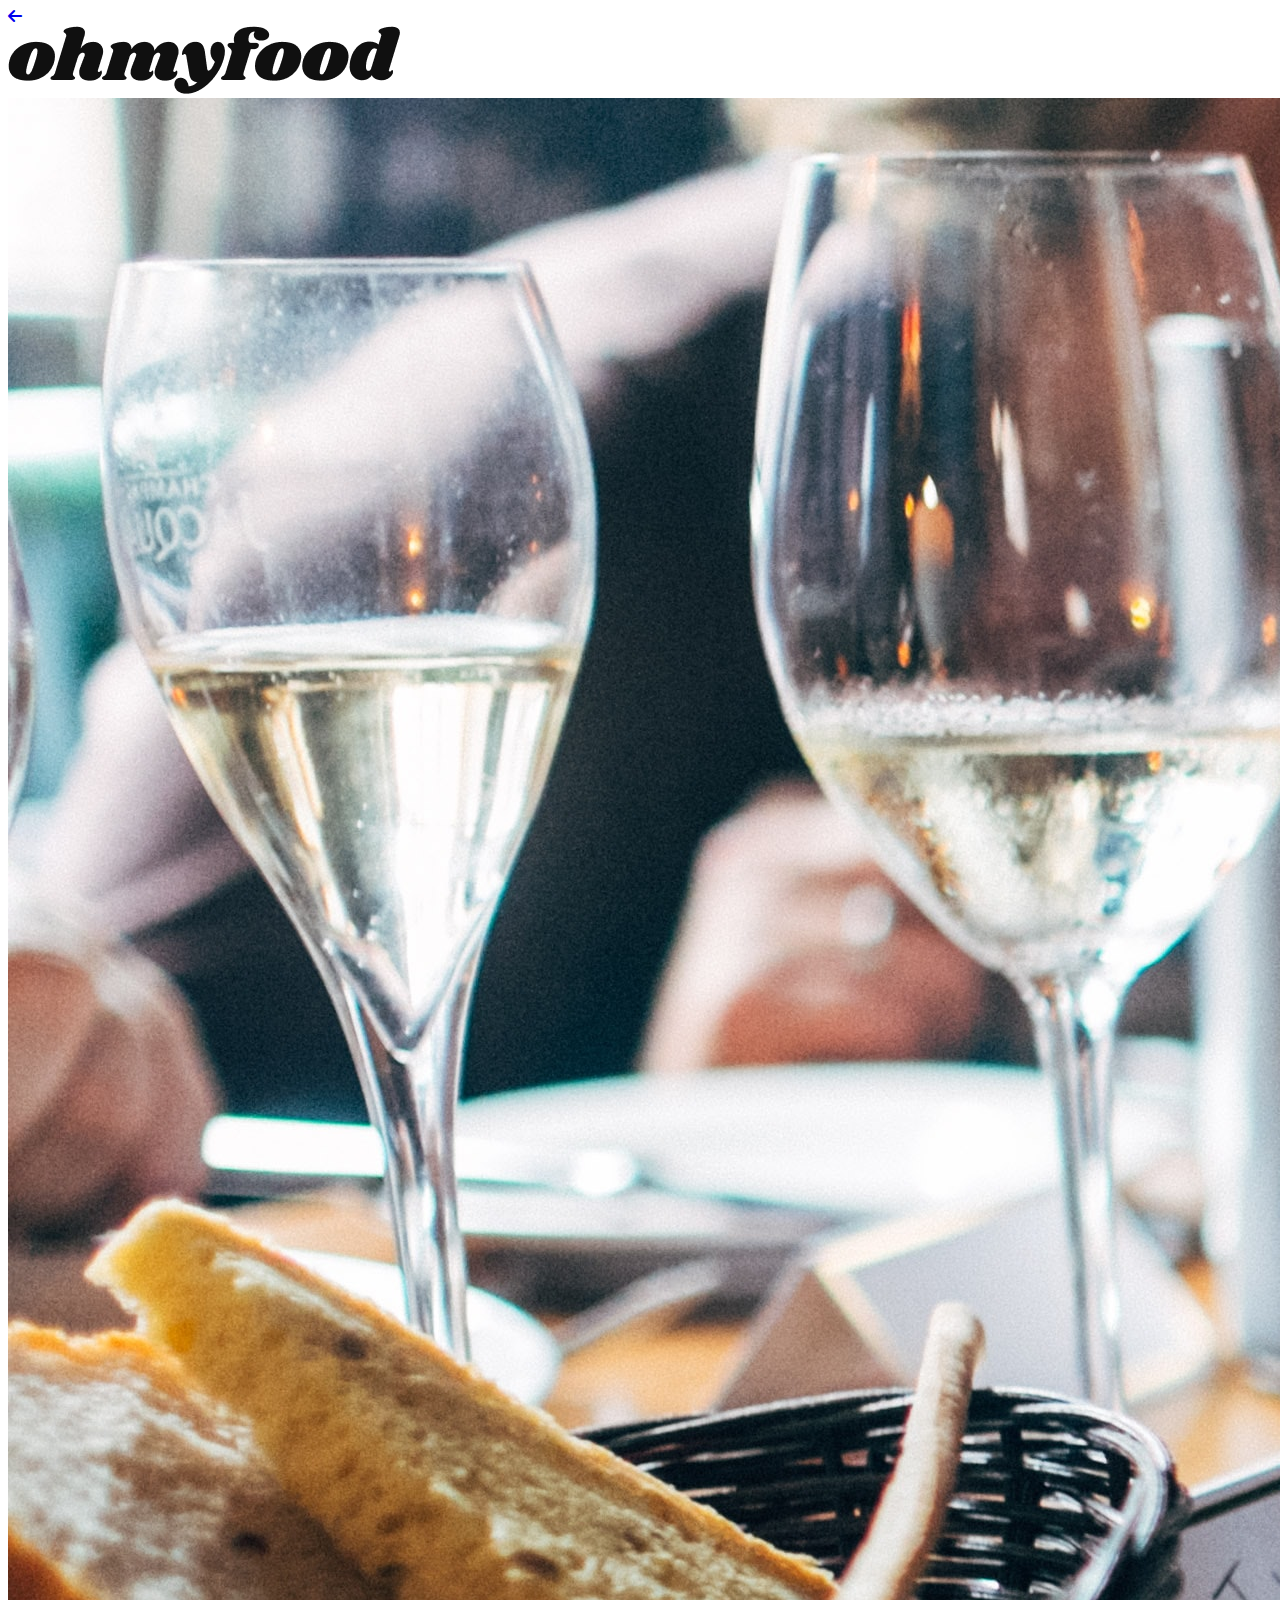
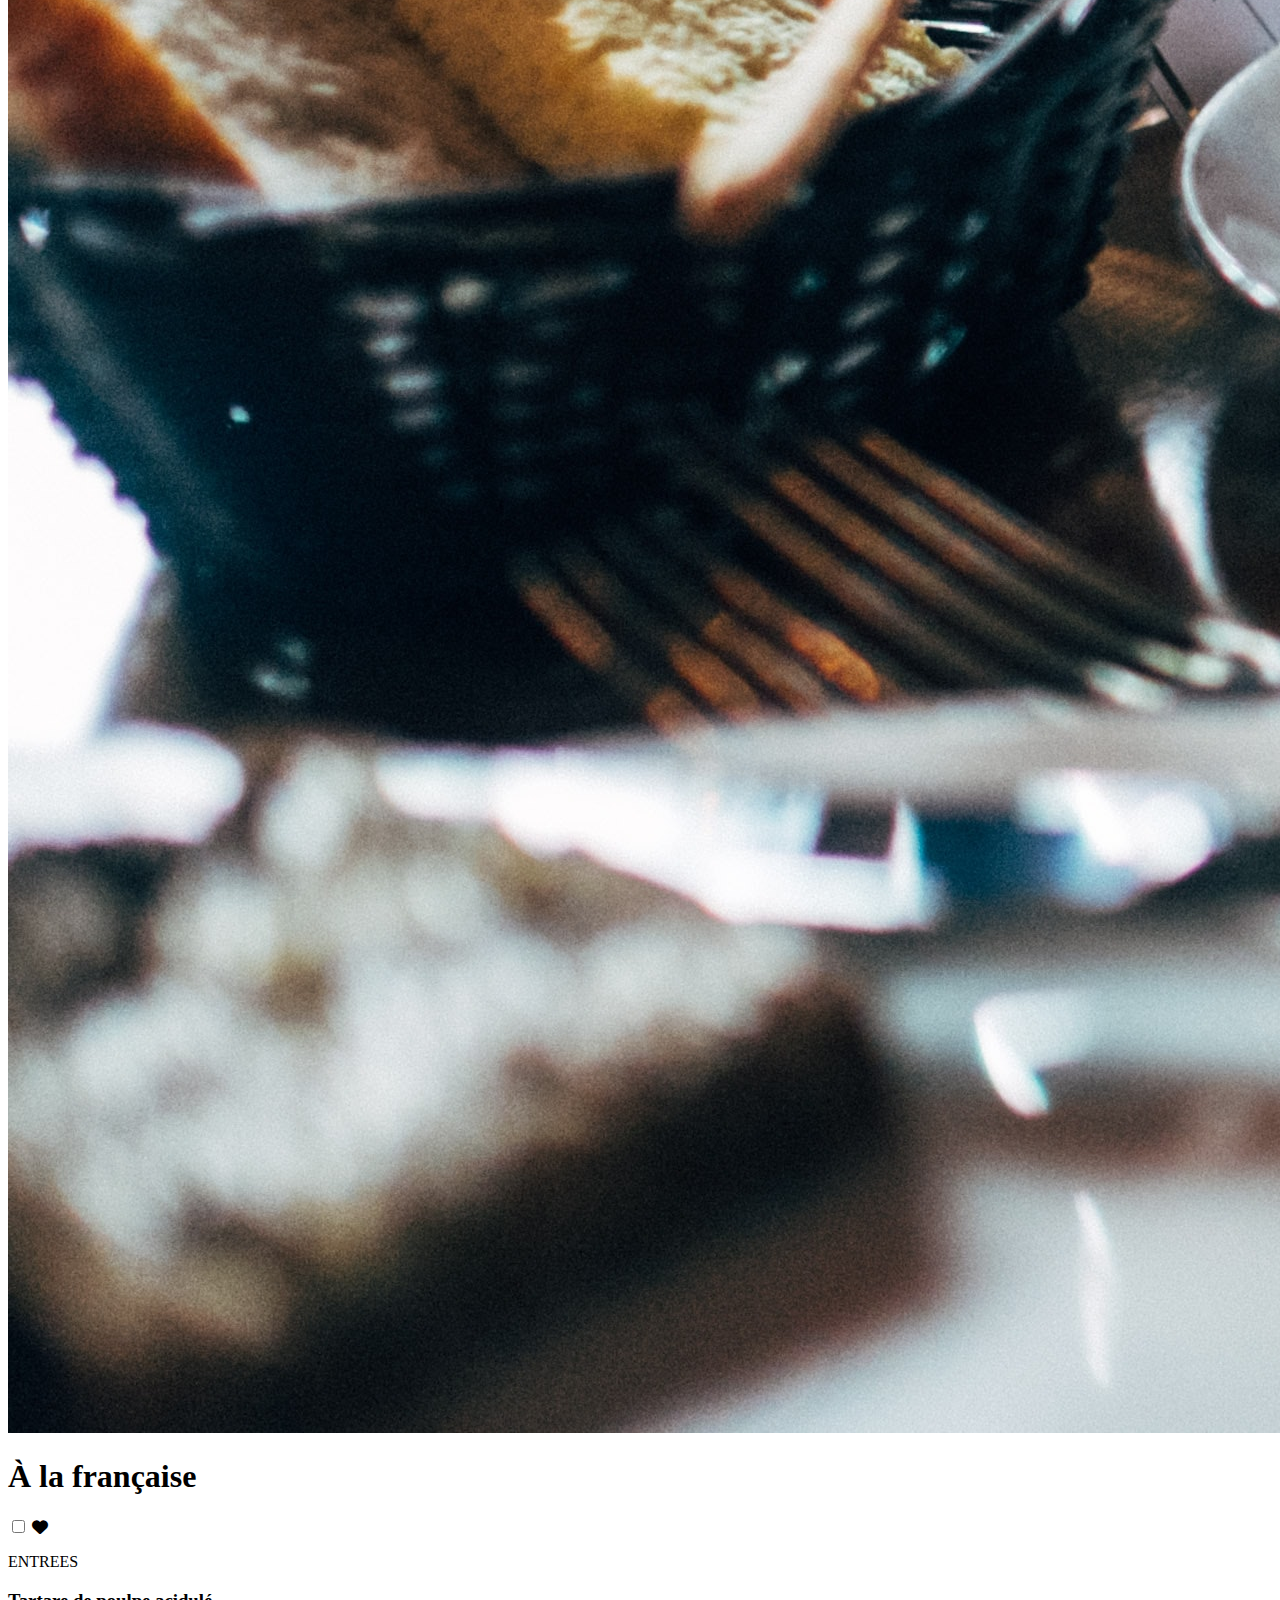
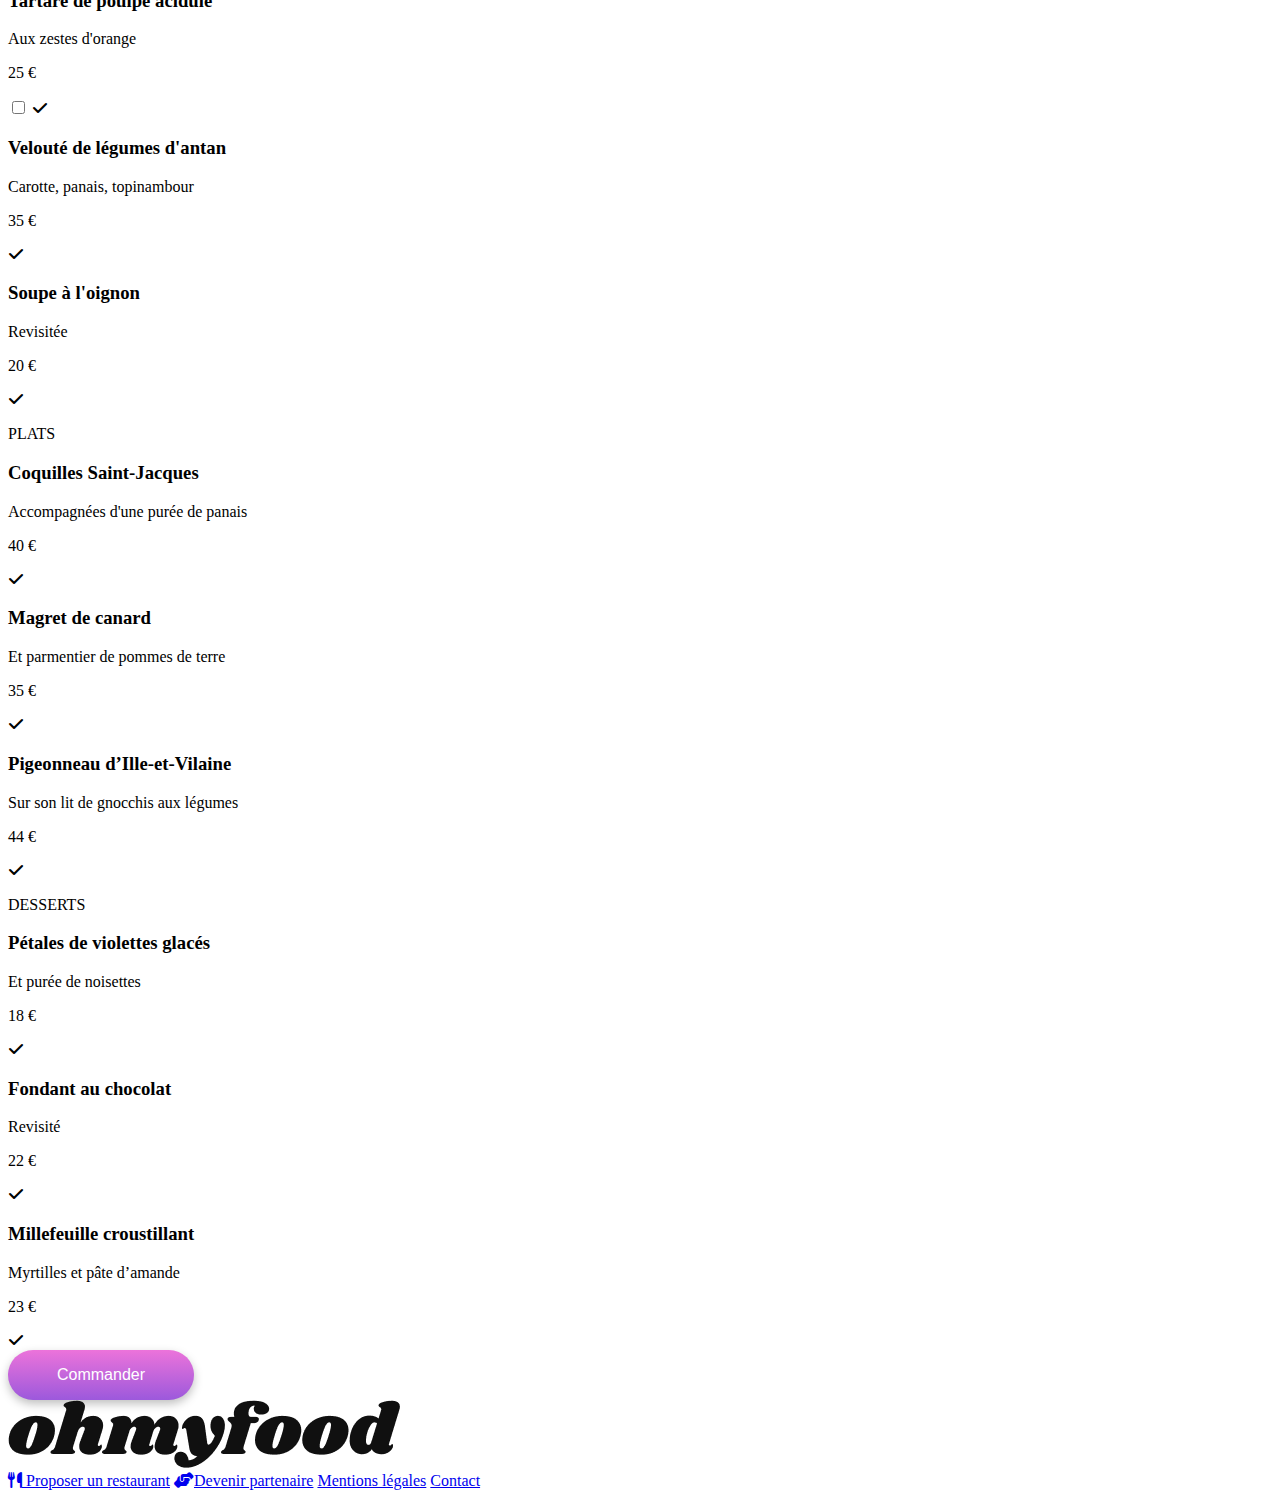
==== commit d14ae823: "Début des animations" ====
--- a/menus/menu-a-la-francaise.html
+++ b/menus/menu-a-la-francaise.html
@@ -19,6 +19,7 @@
                 <div class="logo">
                   <img src="../assets/images/logo/ohmyfood.png" alt="logo de ohmyfood"/>
                   </div>
+              </div>
         </header>
 
         <main-container>
@@ -27,7 +28,9 @@
 
             <section class="restaurant-designation">
             <div class="img-background"><img src="../assets/images/restaurants/jay-wennington-N_Y88TWmGwA-unsplash.jpg" alt="image de plat gastronomique"/></div>
-            <div class="restaurant-name"><h1>À la française</h1><i class="fa-regular fa-heart"></i></div></section>
+            <div class="restaurant-name"><h1>À la française</h1>                
+              <input type="checkbox" id="heartControl1"/>
+              <label class="heart" for="heartControl1"><i class="fa-regular fa-heart grey"></i></label></div></section>
 
             <section class="menu-items">
 
@@ -38,15 +41,14 @@
                 <article class="card card-dish">
                   
                 <article class ="card-dish-content">
-                  <div class="card-txt"></div>
                   <h3>Tartare de poulpe acidulé</h3>
                   <p>Aux zestes d'orange</p>
-                </div>
                 </article>
                 <article class="price">
                   <p>25 &euro;</p>
                 </article>
-                <span class="check"><i class="fa-solid fa-check"></i></span>
+                <input type="checkbox" name="dishCheck"/>
+                <label class="check" for="dishCheck"><i class="fa-solid fa-check"></i></label>
                 </article>
 
                 <article class="card card-dish">
@@ -61,7 +63,7 @@
               </article>
 
                 <article class="card card-dish">
-                <article class ="content">
+                <article class ="card-dish-content">
                   <h3>Soupe à l'oignon</h3>
                   <p>Revisitée</p>
                 </article>
@@ -78,7 +80,7 @@
                 <div class="items-txt"><p>PLATS</p></div>
 
                 <article class="card card-dish">
-                <article class ="content">
+                <article class ="card-dish-content">
                   <h3>Coquilles Saint-Jacques</h3>
                   <p>Accompagnées d'une purée de panais</p>
                 </article>
@@ -89,7 +91,7 @@
               </article>
 
                 <article class="card card-dish">
-                <article class ="content">
+                <article class ="card-dish-content">
                   <h3>Magret de canard</h3>
                   <p>Et parmentier de pommes de terre</p>
                 </article>
@@ -100,7 +102,7 @@
               </article>
 
                 <article class="card card-dish">
-                <article class ="content">
+                <article class ="card-dish-content">
                   <h3>Pigeonneau d’Ille-et-Vilaine</h3>
                   <p>Sur son lit de gnocchis aux légumes</p>
                 </article>
@@ -117,7 +119,7 @@
                   <div class="items-txt"><p>DESSERTS</p></div>
   
                   <article class="card card-dish">
-                  <article class ="content">
+                  <article class ="card-dish-content">
                     <h3>Pétales de violettes glacés</h3>
                     <p>Et purée de noisettes</p>
                   </article>
@@ -128,7 +130,7 @@
                 </article>
                   
                   <article class="card card-dish">
-                  <article class ="content">
+                  <article class ="card-dish-content">
                     <h3>Fondant au chocolat</h3>
                     <p>Revisité</p>
                   </article>
@@ -139,7 +141,7 @@
                 </article>
   
                   <article class="card card-dish">
-                  <article class ="content">
+                  <article class ="card-dish-content">
                     <h3>Millefeuille croustillant</h3>
                     <p>Myrtilles et pâte d’amande</p>
                   </article>
@@ -150,10 +152,9 @@
                 </article>
                   
                 </article>
+                <button class="btn btn-order">Commander</button>
 
-              </section>
-
-              <button class="button">Commander</button>   
+              </section> 
             </section>
 
             <footer>
--- a/assets/css/style.css
+++ b/assets/css/style.css
@@ -1,16 +1,23 @@
-/*** Import all SASS files *****/
+/*** Import all SASS files *****/ /*** Base for all buttons *****/
 .btn {
   display: flex;
   justify-content: center;
   align-items: center;
   border-radius: 25px;
-  background-image: linear-gradient(193.33deg, #9356DC -11.44%, #FF79DA 123.93%);
-  transition-duration: 0.5s;
+  background-image: linear-gradient(0deg, #9356DC -11.44%, #FF79DA 123.93%);
   border: none;
   color: white;
   box-shadow: 0px 4px 10px rgba(0, 0, 0, 0.25);
+  font-size: 16px;
 }
 
+/*** Order button ******/
+.btn-order {
+  width: 186px;
+  height: 50px;
+}
+
+/*** reservation button *****/
 .btn__reservation {
   width: 218px;
   height: 50px;
@@ -55,6 +62,9 @@
   .card-dish .check {
     display: none;
   }
+  .card-dish #dishCheck:checked + label {
+    display: block;
+  }
   /*** card for the index functions explanations *****/
   .card__function {
     width: 320px;
@@ -64,12 +74,38 @@
     background-color: #F6F6F6;
     box-shadow: 0px 4px 10px rgba(0, 0, 0, 0.25);
   }
+  .card__function .number {
+    position: absolute;
+    left: 20px;
+    border-radius: 50%;
+    text-align: center;
+    width: 18px;
+    height: 17px;
+    padding: 5px;
+    background-color: #9356DC;
+    color: white;
+  }
   /*** card for index restaurants selection *****/
   .card__restaurant {
     width: 340px;
     height: 251px;
     flex-direction: column;
     padding: 0px;
+  }
+  .card__restaurant .new-menu {
+    position: absolute;
+    margin-top: 25px;
+    right: 50px;
+    width: 80px;
+    height: 29px;
+    text-align: center;
+    vertical-align: middle;
+    line-height: 29px;
+    background-color: #99E2D0;
+    color: #008766;
+  }
+  .card__restaurant .new-menu p {
+    margin: 0px;
   }
   .card__restaurant .restaurants-content {
     display: flex;
@@ -110,6 +146,34 @@
     -o-object-fit: cover;
        object-fit: cover;
   }
+  .fa-heart {
+    -webkit-text-stroke: 1px black; /* width and color */
+    font-family: sans;
+    color: white;
+  }
+  /*** Control of the color of the Heart font on click *****/
+  #heartControl1, #heartControl2, #heartControl3, #heartControl4 {
+    display: none;
+  }
+  #heartControl1:checked + label .fa-heart {
+    transition: 1s;
+    color: rgb(147, 86, 220);
+  }
+  #heartControl2:checked + label .fa-heart {
+    transition: 1s;
+    color: rgb(147, 86, 220);
+  }
+  #heartControl3:checked + label .fa-heart {
+    transition: 1s;
+    color: rgb(147, 86, 220);
+  }
+  #heartControl4:checked + label .fa-heart {
+    transition: 1s;
+    color: rgb(147, 86, 220);
+  }
+  .fa-store {
+    color: rgb(147, 86, 220);
+  }
   /*** Header *****/
   header {
     width: 100%;
@@ -229,7 +293,7 @@
     justify-content: center;
     flex-direction: column;
     background-color: #F3F3F3;
-    padding-bottom: 50px;
+    padding-bottom: 20px;
   }
   .restaurant-menu .restaurant-designation {
     padding-bottom: 10px;
@@ -247,6 +311,9 @@
     position: relative;
     border-radius: 26px;
   }
+  .restaurant-menu .restaurant-designation .restaurant-name .fa-heart {
+    color: #F3F3F3;
+  }
   .restaurant-menu .restaurant-designation .restaurant-name h1 {
     font-family: "Shrikhand", cursive;
     font-style: italic;
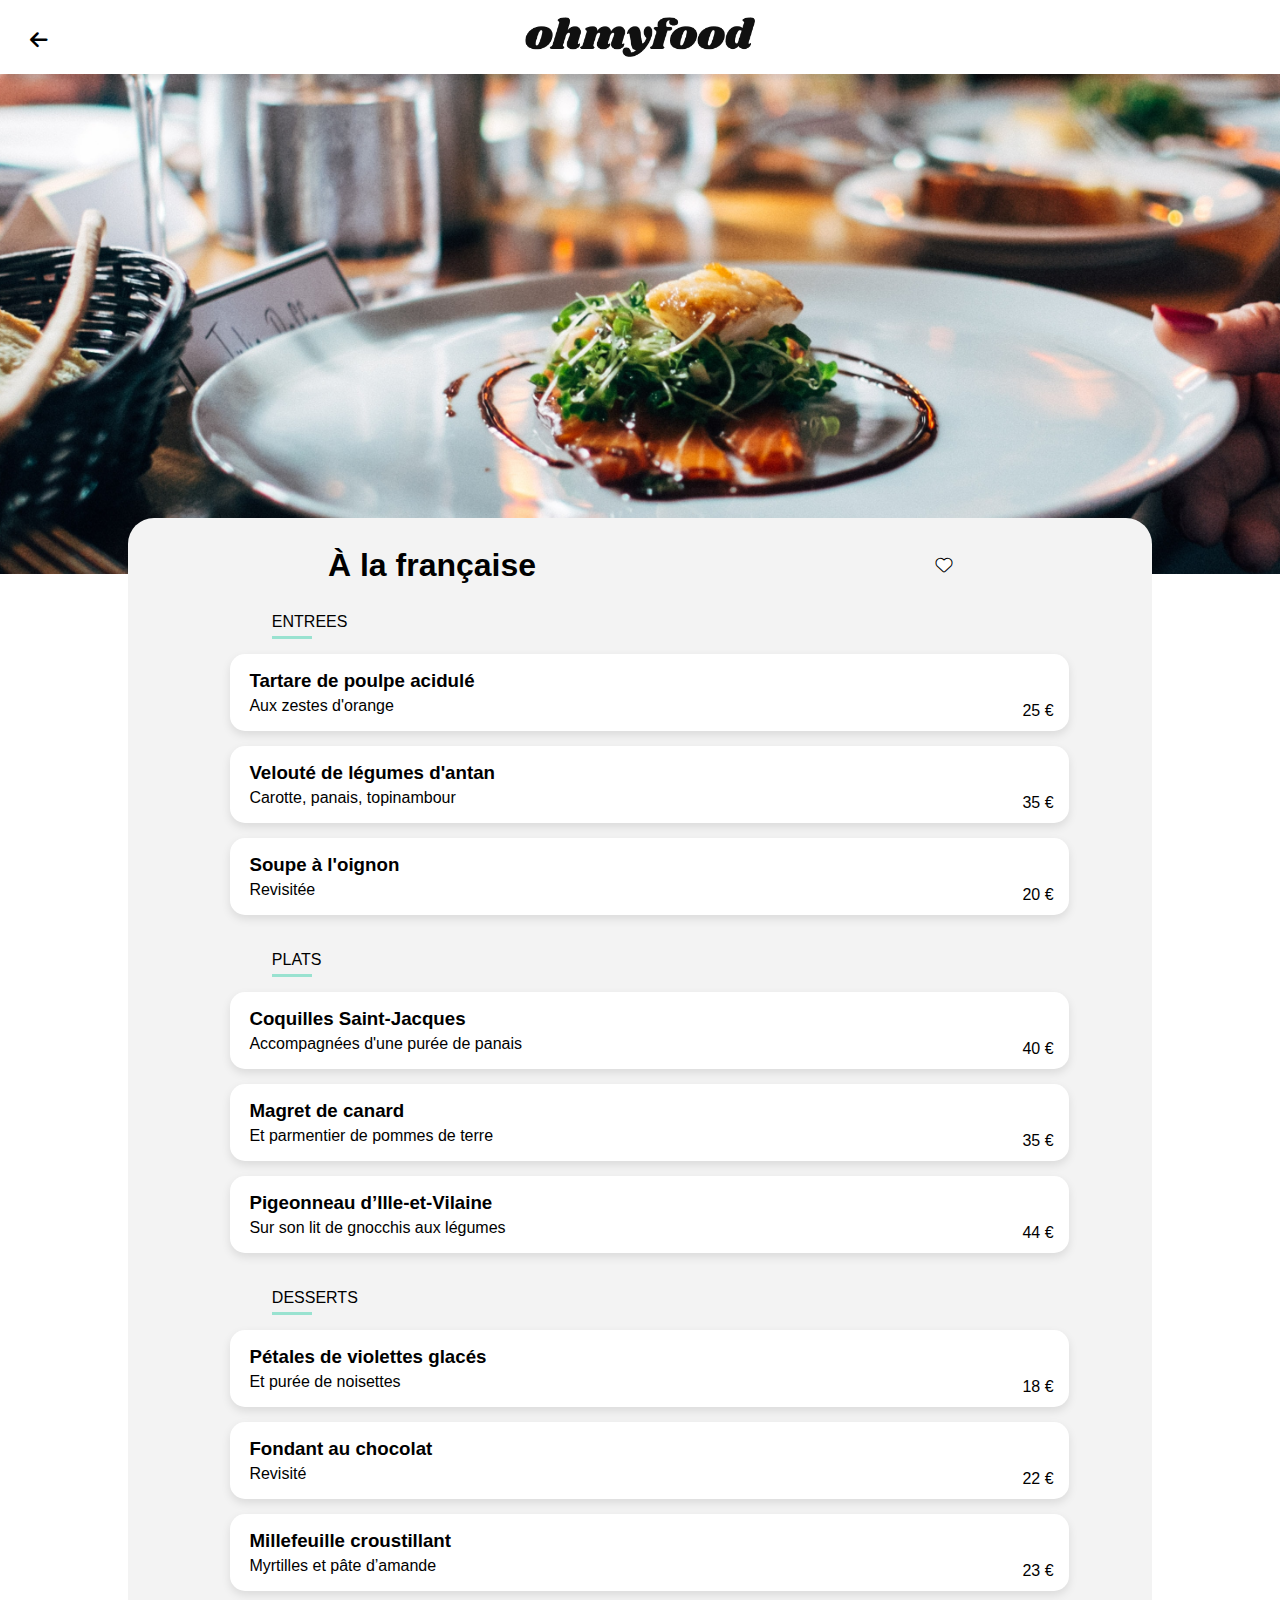
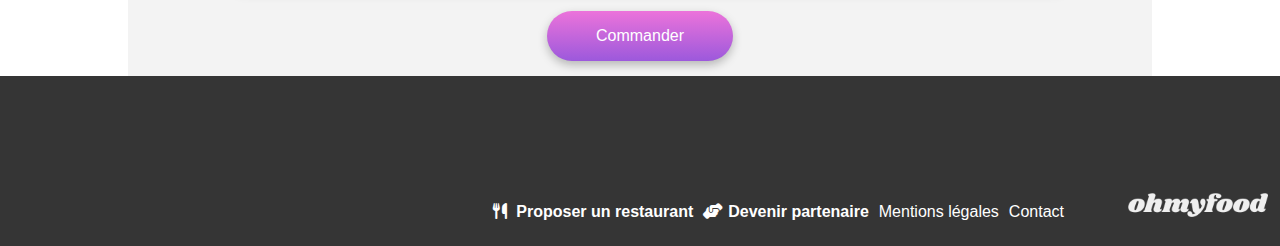
==== commit d781914b: "Mise en place du responsive" ====
--- a/menus/menu-a-la-francaise.html
+++ b/menus/menu-a-la-francaise.html
@@ -28,138 +28,143 @@
 
             <section class="restaurant-designation">
             <div class="img-background"><img src="../assets/images/restaurants/jay-wennington-N_Y88TWmGwA-unsplash.jpg" alt="image de plat gastronomique"/></div>
-            <div class="restaurant-name"><h1>À la française</h1>                
-              <input type="checkbox" id="heartControl1"/>
-              <label class="heart" for="heartControl1"><i class="fa-regular fa-heart grey"></i></label></div></section>
+            </section>
+            <div class="restaurant-name"><h1>À la française</h1><i class="fa-regular fa-heart grey"></i></div>
 
             <section class="menu-items">
 
-              <article class ="list">
+              <div class ="list">
 
                 <div class="items-txt"><p>ENTREES</p></div>
 
-                <article class="card card-dish">
-                  
-                <article class ="card-dish-content">
+                <article class="card card-dish">     
+                <div class ="card-dish-content">
                   <h3>Tartare de poulpe acidulé</h3>
                   <p>Aux zestes d'orange</p>
-                </article>
-                <article class="price">
+                </div>
+                <div class="price">
                   <p>25 &euro;</p>
-                </article>
-                <input type="checkbox" name="dishCheck"/>
-                <label class="check" for="dishCheck"><i class="fa-solid fa-check"></i></label>
+                </div>
+                <span class="check"><i class="fa-solid fa-check"></i></span>
                 </article>
 
-                <article class="card card-dish">
-                <article class ="card-dish-content">
+
+                <article class="card card-dish"> 
+                <div class ="card-dish-content">
                   <h3>Velouté de légumes d'antan</h3>
                   <p>Carotte, panais, topinambour</p>
-                </article>
-                <article class="price">
+                </div>
+                <div class="price">
                   <p>35 &euro;</p>
-                </article>
+                </div>
                 <span class="check"><i class="fa-solid fa-check"></i></span>
               </article>
 
-                <article class="card card-dish">
-                <article class ="card-dish-content">
+
+              <article class="card card-dish"> 
+                <div class ="card-dish-content">
                   <h3>Soupe à l'oignon</h3>
                   <p>Revisitée</p>
-                </article>
-                <article class="price">
+                </div>
+                <div class="price">
                   <p>20 &euro;</p>
-                </article>
+                </div>
                 <span class="check"><i class="fa-solid fa-check"></i></span>
               </article>
 
-              </article>
+              </div>
 
-              <article class ="list">
+              <div class ="list">
 
                 <div class="items-txt"><p>PLATS</p></div>
 
-                <article class="card card-dish">
-                <article class ="card-dish-content">
+
+                <article class="card card-dish"> 
+                <div class ="card-dish-content">
                   <h3>Coquilles Saint-Jacques</h3>
                   <p>Accompagnées d'une purée de panais</p>
-                </article>
-                <article class="price">
+                </div>
+                <div class="price">
                   <p>40 &euro;</p>
-                </article>
+                </div>
                 <span class="check"><i class="fa-solid fa-check"></i></span>
               </article>
 
-                <article class="card card-dish">
-                <article class ="card-dish-content">
+
+              <article class="card card-dish"> 
+                <div class ="card-dish-content">
                   <h3>Magret de canard</h3>
                   <p>Et parmentier de pommes de terre</p>
-                </article>
-                <article class="price">
+                </div>
+                <div class="price">
                   <p>35 &euro;</p>
-                </article>
+                </div>
                 <span class="check"><i class="fa-solid fa-check"></i></span>
               </article>
 
-                <article class="card card-dish">
-                <article class ="card-dish-content">
+
+              <article class="card card-dish"> 
+                <div class ="card-dish-content">
                   <h3>Pigeonneau d’Ille-et-Vilaine</h3>
                   <p>Sur son lit de gnocchis aux légumes</p>
-                </article>
-                <article class="price">
+                </div>
+                <div class="price">
                   <p>44 &euro;</p>
-                </article>
+                </div>
                 <span class="check"><i class="fa-solid fa-check"></i></span>
               </article>
 
-              </article>
+              </div>
                 
-                <article class ="list">
+                <div class ="list">
 
                   <div class="items-txt"><p>DESSERTS</p></div>
   
-                  <article class="card card-dish">
-                  <article class ="card-dish-content">
+
+                <article class="card card-dish"> 
+                  <div class ="card-dish-content">
                     <h3>Pétales de violettes glacés</h3>
                     <p>Et purée de noisettes</p>
-                  </article>
-                  <article class="price">
+                  </div>
+                  <div class="price">
                     <p>18 &euro;</p>
-                  </article>
+                  </div>
                   <span class="check"><i class="fa-solid fa-check"></i></span>
                 </article>
                   
-                  <article class="card card-dish">
-                  <article class ="card-dish-content">
+
+                <article class="card card-dish"> 
+                  <div class ="card-dish-content">
                     <h3>Fondant au chocolat</h3>
                     <p>Revisité</p>
-                  </article>
-                  <article class="price">
+                  </div>
+                  <div class="price">
                     <p>22 &euro;</p>
-                  </article>
+                  </div>
                   <span class="check"><i class="fa-solid fa-check"></i></span>
                 </article>
-  
-                  <article class="card card-dish">
-                  <article class ="card-dish-content">
+
+
+                <article class="card card-dish"> 
+                  <div class ="card-dish-content">
                     <h3>Millefeuille croustillant</h3>
                     <p>Myrtilles et pâte d’amande</p>
-                  </article>
-                  <article class="price">
+                  </div>
+                  <div class="price">
                     <p>23 &euro;</p>
-                  </article>
+                  </div>
                   <span class="check"><i class="fa-solid fa-check"></i></span>
+                </div>
                 </article>
-                  
-                </article>
+
                 <button class="btn btn-order">Commander</button>
 
               </section> 
             </section>
 
             <footer>
-
-              <div class="logo">
+              <section class="main-footer">
+              <div class="footer-logo" >
                 <img src="../assets/images/logo/ohmyfood.png" alt="logo de ohmyfood"/>
               </div>
     
@@ -169,6 +174,7 @@
                       <a href="#">Mentions légales</a>
                       <a href="#">Contact</a>
                   </article>
+                <section>
             </footer>
         </main-container>
       </body>
--- a/assets/css/style.css
+++ b/assets/css/style.css
@@ -11,6 +11,11 @@
   font-size: 16px;
 }
 
+.btn:hover {
+  background-image: linear-gradient(0deg, #9356DC -5.2%, #FF79DA 110.74%, #FFFFFF 200%);
+  box-shadow: 0px 4px 15px rgba(0, 0, 0, 0.35);
+}
+
 /*** Order button ******/
 .btn-order {
   width: 186px;
@@ -23,356 +28,433 @@
   height: 50px;
 }
 
-@media (max-width: 768px) {
-  /*** base card *****/
-  .card {
-    display: flex;
-    align-items: center;
-    margin: auto;
-    background-color: white;
-    border-radius: 20px;
-    width: 90%;
-    padding: 4px;
-  }
-  /*** card for the restaurants menus *****/
-  .card-dish {
-    display: flex;
-    justify-content: space-between;
-    align-items: center;
-    border-radius: 15px;
-    width: 349px;
-    height: 69px;
-    padding-right: 15px;
-    box-shadow: 0px 4px 10px rgba(0, 0, 0, 0.1);
-  }
-  .card-dish .price p {
-    margin-bottom: -20px;
-  }
-  .card-dish .card-dish-content {
-    display: flex;
-    justify-content: space-between;
-    align-items: baseline;
-    flex-direction: column;
-    padding-left: 15px;
-    gap: 5px;
-  }
-  .card-dish .card-dish-content h3, .card-dish .card-dish-content p {
-    margin: 0px 0px;
-  }
-  .card-dish .check {
-    display: none;
-  }
-  .card-dish #dishCheck:checked + label {
-    display: block;
-  }
-  /*** card for the index functions explanations *****/
-  .card__function {
-    width: 320px;
-    height: 70px;
-    gap: 25px;
-    padding-left: 30px;
-    background-color: #F6F6F6;
-    box-shadow: 0px 4px 10px rgba(0, 0, 0, 0.25);
-  }
-  .card__function .number {
-    position: absolute;
-    left: 20px;
-    border-radius: 50%;
-    text-align: center;
-    width: 18px;
-    height: 17px;
-    padding: 5px;
-    background-color: #9356DC;
-    color: white;
-  }
-  /*** card for index restaurants selection *****/
+/*** base card *****/
+.card {
+  display: flex;
+  align-items: center;
+  margin: auto;
+  background-color: white;
+  border-radius: 20px;
+  width: 90%;
+  padding: 4px;
+}
+
+/*** card for the restaurants menus *****/
+.card-dish {
+  display: flex;
+  justify-content: space-between;
+  align-items: center;
+  border-radius: 15px;
+  width: 100%;
+  height: 69px;
+  padding-right: 15px;
+  box-shadow: 0px 4px 10px rgba(0, 0, 0, 0.1);
+}
+.card-dish .price p {
+  margin-bottom: -20px;
+}
+.card-dish .card-dish-content {
+  display: flex;
+  justify-content: space-between;
+  align-items: baseline;
+  flex-direction: column;
+  padding-left: 15px;
+  gap: 5px;
+}
+.card-dish .card-dish-content h3, .card-dish .card-dish-content p {
+  margin: 0px 0px;
+}
+.card-dish .check {
+  display: none;
+}
+
+/*** card for the index functions explanations *****/
+.card__function {
+  display: flex;
+  width: 80%;
+  height: 70px;
+  gap: 9%;
+  background-color: #F6F6F6;
+  box-shadow: 0px 4px 10px rgba(0, 0, 0, 0.25);
+}
+.card__function .number {
+  position: relative;
+  left: -16px;
+  border-radius: 50%;
+  text-align: center;
+  width: 18px;
+  height: 17px;
+  padding: 5px;
+  background-color: #9356DC;
+  color: white;
+  margin-right: -22px;
+}
+
+/*** card for index restaurants selection *****/
+.card__restaurant {
+  height: 251px;
+  flex-direction: column;
+  padding: 0px;
+}
+.card__restaurant .new-menu {
+  position: relative;
+  left: 36%;
+  bottom: 54%;
+  margin-top: -28px;
+  width: 80px;
+  height: 29px;
+  text-align: center;
+  vertical-align: middle;
+  line-height: 29px;
+  background-color: #99E2D0;
+  color: #008766;
+}
+.card__restaurant .new-menu p {
+  margin: 0px;
+}
+.card__restaurant .restaurants-content {
+  display: flex;
+  justify-content: space-between;
+  align-items: center;
+  width: 90%;
+  height: 25%;
+}
+.card__restaurant .restaurants-content .card-txt .card-title {
+  margin-bottom: 4px;
+}
+.card__restaurant .restaurants-content .card-txt .card-subtitle {
+  margin-top: 4px;
+}
+.card__restaurant img {
+  border-radius: 20px 20px 0px 0px;
+  width: 100%;
+  height: 75%;
+}
+
+@media (min-width: 768px) {
   .card__restaurant {
-    width: 340px;
-    height: 251px;
-    flex-direction: column;
-    padding: 0px;
-  }
-  .card__restaurant .new-menu {
-    position: absolute;
-    margin-top: 25px;
-    right: 50px;
-    width: 80px;
-    height: 29px;
-    text-align: center;
-    vertical-align: middle;
-    line-height: 29px;
-    background-color: #99E2D0;
-    color: #008766;
-  }
-  .card__restaurant .new-menu p {
-    margin: 0px;
-  }
-  .card__restaurant .restaurants-content {
-    display: flex;
-    justify-content: space-between;
-    align-items: center;
-    width: 90%;
-    height: 25%;
-  }
-  .card__restaurant .restaurants-content .card-txt .card-title {
-    margin-bottom: 4px;
-  }
-  .card__restaurant .restaurants-content .card-txt .card-subtitle {
-    margin-top: 4px;
-  }
-  .card__restaurant img {
-    border-radius: 20px 20px 0px 0px;
-    width: 100%;
-    height: 75%;
+    width: 40%;
   }
 }
 /*** Colors *****/
 /*** fonts *****/
-/* Small devices (phones, less than 768px) */
-@media (max-width: 768px) {
-  body {
-    margin: 0px;
-    font-family: "Roboto", sans-serif;
-  }
+body {
+  margin: 0px;
+  font-family: "Roboto", sans-serif;
+}
+
+a {
+  color: inherit;
+  text-decoration: none;
+  width: 100%;
+}
+
+.main-container {
+  max-width: 1440px;
+  display: flex;
+  justify-content: space-between;
+}
+
+img {
+  -o-object-fit: cover;
+     object-fit: cover;
+}
+
+.fa-heart {
+  -webkit-text-stroke: 1px black; /* width and color */
+  font-family: sans;
+  color: white;
+}
+
+/*** Header *****/
+header {
+  width: 100%;
+  display: flex;
+  align-items: center;
+  justify-content: center;
+}
+
+.navbar {
+  display: flex;
+  align-items: center;
+  justify-content: center;
+  width: 100%;
+  margin: auto;
+  box-shadow: 0px 10px 5px -5px rgba(0, 0, 0, 0.1);
+  position: relative;
+}
+.navbar .arrow {
+  position: absolute;
+  font-size: 20px;
+  top: 29px;
+  left: 30px;
+}
+.navbar .logo img {
+  height: 40px;
+  padding-top: 17px;
+  padding-bottom: 13px;
+}
+
+/*** Index location finder *****/
+.location {
+  background-color: #EAEAEA;
+  display: flex;
+  align-items: center;
+  justify-content: center;
+}
+.location .content {
+  display: flex;
+  align-items: center;
+  justify-content: center;
+  padding-top: 5px;
+  padding-bottom: 5px;
+  gap: 15px;
+}
+
+/*** Index Reservation part  *****/
+.reservation {
+  background-color: #F3F3F3;
+  width: 100%;
+  padding-top: 20px;
+  padding-bottom: 30px;
+}
+
+.reservation-content {
+  display: flex;
+  align-items: center;
+  justify-content: center;
+  flex-wrap: wrap;
+  align-content: flex-start;
+  text-align: center;
+  flex-direction: column;
+  width: 85%;
+  margin: auto;
+  gap: 25px;
+}
+
+.reservation h2 {
+  font-weight: bold;
+  font-size: 24px;
+  margin: 0px;
+}
+
+.reservation p {
+  font-size: 18px;
+  margin: 0px;
+}
+
+/*** Index Functions *****/
+.function {
+  display: flex;
+  align-items: center;
+  justify-content: center;
+  padding-top: 20px;
+  padding-bottom: 30px;
+  flex-direction: column;
+  min-width: 100%;
+}
+
+.function-cards {
+  display: flex;
+  align-items: center;
+  justify-content: center;
+  flex-direction: column;
+  gap: 15px;
+  width: 100%;
+}
+
+.function-title {
+  padding-right: 45%;
+}
+
+/*** Index Restaurants *****/
+.img-background {
+  width: 100%;
+}
+.img-background img {
+  width: 100%;
+  background-size: cover;
+  background-position: center;
+}
+
+.restaurants {
+  width: 100%;
+  display: flex;
+  align-items: center;
+  justify-content: center;
+  padding-top: 20px;
+  padding-bottom: 30px;
+  background-color: #F3F3F3;
+  flex-direction: column;
+}
+.restaurants .restaurants-selection {
+  width: 100%;
+  display: flex;
+  align-items: center;
+  justify-content: center;
+  flex-direction: column;
+  gap: 15px;
+}
+
+.restaurants-title {
+  padding-right: 50%;
+}
+
+/*** Specific restaurant menu *****/
+.restaurant-menu {
+  display: flex;
+  align-items: center;
+  justify-content: center;
+  flex-direction: column;
+  width: 100%;
+}
+.restaurant-menu .restaurant-designation .fa-heart {
+  color: #F3F3F3;
+}
+.restaurant-menu .restaurant-designation h1 {
+  font-family: "Shrikhand", cursive;
+  font-style: italic;
+  font-weight: 400;
+  font-size: 38px;
+}
+.restaurant-menu .restaurant-designation .fa-heart {
+  font-size: 30px;
+}
+
+.restaurant-name {
+  width: 100%;
+  display: flex;
+  justify-content: space-around;
+  align-items: center;
+  background-color: #F3F3F3;
+  margin: -60px auto auto auto;
+  padding-top: 15px;
+  height: 64px;
+  position: relative;
+  border-radius: 26px 26px 0px 0px;
+}
+
+/*** Restaurants menu lists *****/
+.menu-items {
+  display: flex;
+  align-items: center;
+  justify-content: center;
+  flex-direction: column;
+  background-color: #F3F3F3;
+  width: 100%;
+  gap: 15px;
+  padding-bottom: 15px;
+}
+.menu-items .list {
+  display: flex;
+  align-items: center;
+  justify-content: center;
+  flex-direction: column;
+  padding-bottom: 5px;
+  width: 80%;
+  gap: 15px;
+}
+.menu-items .list .items-txt {
+  padding-right: 85%;
+}
+.menu-items .list .items-txt p {
+  padding-bottom: 5px;
+  margin-bottom: 0px;
+  width: 40px;
+  border-bottom: 1px solid #99E2D0;
+  border-bottom-width: 3px;
+}
+
+/*** Footer *****/
+footer {
+  background-color: #353535;
+  color: white;
+  width: 100%;
+  padding: 25px 0px 25px 20px;
+}
+footer .main-footer {
+  width: 100%;
+}
+footer .footer-logo {
+  width: 140px;
+  padding-bottom: 25px;
+}
+footer .footer-logo img {
+  width: 100%;
+  filter: invert(1);
+}
+
+.footer_links {
+  display: flex;
+  flex-direction: column;
+  gap: 10px;
+}
+.footer_links .bold {
+  width: 100%;
+  font-weight: bold;
+  padding-left: 5px;
+}
+
+@media screen and (min-width: 768px) {
+  /*** Reservation section *****/
+  .reservation-content {
+    flex-wrap: nowrap;
+  }
+  /*** Function section *****/
+  .function-title {
+    padding-right: 58%;
+  }
+  .function-cards {
+    flex-direction: row;
+    width: 65%;
+    gap: 5%;
+    padding: 15px;
+  }
+  /*** Restaurants section *****/
+  .restaurants .restaurants-title {
+    padding-right: 62%;
+  }
+  .restaurants .restaurants-selection {
+    width: 80%;
+    flex-direction: row;
+    flex-wrap: wrap;
+  }
+  /*** Footer section *****/
   a {
-    color: inherit;
-    text-decoration: none;
-  }
-  .main-container {
-    display: flex;
-    justify-content: space-between;
-  }
-  img {
-    -o-object-fit: cover;
-       object-fit: cover;
-  }
-  .fa-heart {
-    -webkit-text-stroke: 1px black; /* width and color */
-    font-family: sans;
-    color: white;
-  }
-  /*** Control of the color of the Heart font on click *****/
-  #heartControl1, #heartControl2, #heartControl3, #heartControl4 {
-    display: none;
-  }
-  #heartControl1:checked + label .fa-heart {
-    transition: 1s;
-    color: rgb(147, 86, 220);
-  }
-  #heartControl2:checked + label .fa-heart {
-    transition: 1s;
-    color: rgb(147, 86, 220);
-  }
-  #heartControl3:checked + label .fa-heart {
-    transition: 1s;
-    color: rgb(147, 86, 220);
-  }
-  #heartControl4:checked + label .fa-heart {
-    transition: 1s;
-    color: rgb(147, 86, 220);
-  }
-  .fa-store {
-    color: rgb(147, 86, 220);
-  }
-  /*** Header *****/
-  header {
+    width: auto;
+  }
+  .main-footer {
     width: 100%;
     display: flex;
-    align-items: center;
-    justify-content: center;
-  }
-  .navbar {
-    display: flex;
-    align-items: center;
-    justify-content: center;
-    width: 100%;
-    margin: auto;
-    box-shadow: 0px 10px 5px -5px rgba(0, 0, 0, 0.1);
-    position: relative;
-  }
-  .navbar .arrow {
-    position: absolute;
-    font-size: 20px;
-    top: 29px;
-    left: 30px;
-  }
-  .navbar .logo img {
-    height: 40px;
-    padding-top: 17px;
-    padding-bottom: 13px;
-  }
-  /*** Index location finder *****/
-  .location {
-    background-color: #EAEAEA;
-    display: flex;
-    align-items: center;
-    justify-content: center;
-  }
-  .location .content {
-    display: flex;
-    align-items: center;
-    justify-content: center;
-    padding-top: 5px;
-    padding-bottom: 5px;
-    gap: 15px;
-  }
-  /*** Index Reservation part  *****/
-  .reservation {
-    background-color: #F3F3F3;
-    width: 100%;
-    padding-top: 20px;
-    padding-bottom: 30px;
-  }
-  .reservation-content {
-    display: flex;
-    align-items: center;
-    justify-content: center;
-    flex-wrap: wrap;
-    align-content: flex-start;
-    text-align: center;
-    flex-direction: column;
-    width: 85%;
-    margin: auto;
-    gap: 25px;
-  }
-  .reservation h2 {
-    font-weight: bold;
-    font-size: 24px;
-    margin: 0px;
-  }
-  .reservation p {
-    font-size: 18px;
-    margin: 0px;
-  }
-  /*** Index Functions *****/
-  .function {
-    display: flex;
-    align-items: center;
-    justify-content: center;
-    padding-top: 20px;
-    padding-bottom: 30px;
-    flex-direction: column;
-  }
-  .function-cards {
-    display: flex;
-    align-items: center;
-    justify-content: center;
-    flex-direction: column;
-    gap: 15px;
-  }
-  .function-title {
-    padding-right: 200px;
-  }
-  /*** Index Restaurants *****/
-  .img-background {
-    width: 100%;
+    flex-direction: row;
+    justify-content: flex-end;
+    align-items: flex-end;
+    height: 120px;
+    gap: 5%;
+  }
+  .main-footer .footer-logo {
+    order: 2;
+    padding-bottom: 0px;
+    padding-right: 32px;
+  }
+  .main-footer .footer_links {
+    order: 1;
+    flex-direction: row;
+  }
+  /*** Restaurant menus list ******/
+  .menu-items {
+    width: 80%;
+  }
+  .menu-items .list {
+    width: 80%;
+  }
+  .restaurant-name {
+    width: 80% !important;
   }
   .img-background img {
-    width: 100%;
-    background-size: cover;
+    width: 1920px;
+    height: 500px;
+    background-size: contain;
     background-position: center;
   }
-  .restaurants {
-    display: flex;
-    align-items: center;
-    justify-content: center;
-    padding-top: 20px;
-    padding-bottom: 30px;
-    flex-direction: column;
-    background-color: #F3F3F3;
-    gap: 15px;
-    padding-bottom: 50px;
-  }
-  .restaurants-title {
-    padding-right: 50%;
-  }
-  /*** Specific restaurant menu *****/
-  .restaurant-menu {
-    display: flex;
-    align-items: center;
-    justify-content: center;
-    flex-direction: column;
-    background-color: #F3F3F3;
-    padding-bottom: 20px;
-  }
-  .restaurant-menu .restaurant-designation {
-    padding-bottom: 10px;
-  }
-  .restaurant-menu .restaurant-designation .restaurant-name {
-    width: 100%;
-    display: flex;
-    justify-content: space-around;
-    align-items: center;
-    background-color: #F3F3F3;
-    margin: -60px auto auto auto;
-    padding-top: 15px;
-    height: 64px;
-    z-index: 1;
-    position: relative;
-    border-radius: 26px;
-  }
-  .restaurant-menu .restaurant-designation .restaurant-name .fa-heart {
-    color: #F3F3F3;
-  }
-  .restaurant-menu .restaurant-designation .restaurant-name h1 {
-    font-family: "Shrikhand", cursive;
-    font-style: italic;
-    font-weight: 400;
-    font-size: 38px;
-  }
-  .restaurant-menu .restaurant-designation .restaurant-name .fa-heart {
-    font-size: 30px;
-  }
-  /*** Restaurants menu lists *****/
-  .menu-items {
-    display: flex;
-    align-items: center;
-    justify-content: center;
-    flex-direction: column;
-    gap: 15px;
-  }
-  .menu-items .list {
-    display: flex;
-    align-items: center;
-    justify-content: center;
-    flex-direction: column;
-    padding-bottom: 5px;
-    gap: 15px;
-  }
-  .menu-items .list .items-txt {
-    padding-right: 85%;
-  }
-  .menu-items .list .items-txt p {
-    padding-bottom: 5px;
-    margin-bottom: 0px;
-    width: 40px;
-    border-bottom: 1px solid #99E2D0;
-    border-bottom-width: 3px;
-  }
-  /*** Footer *****/
-  footer {
-    background-color: #353535;
-    color: white;
-    width: 100%;
-    height: 200px;
-    padding: 25px 0px 0px 20px;
-  }
-  footer .logo {
-    width: 140px;
-    padding-bottom: 25px;
-  }
-  footer .logo img {
-    width: 100%;
-    filter: invert(1);
-  }
-  .footer_links {
-    display: flex;
-    flex-direction: column;
-    justify-content: baseline;
-    gap: 10px;
-  }
-  .footer_links .bold {
-    font-weight: bold;
-    padding-left: 5px;
-  }
 }/*# sourceMappingURL=style.css.map */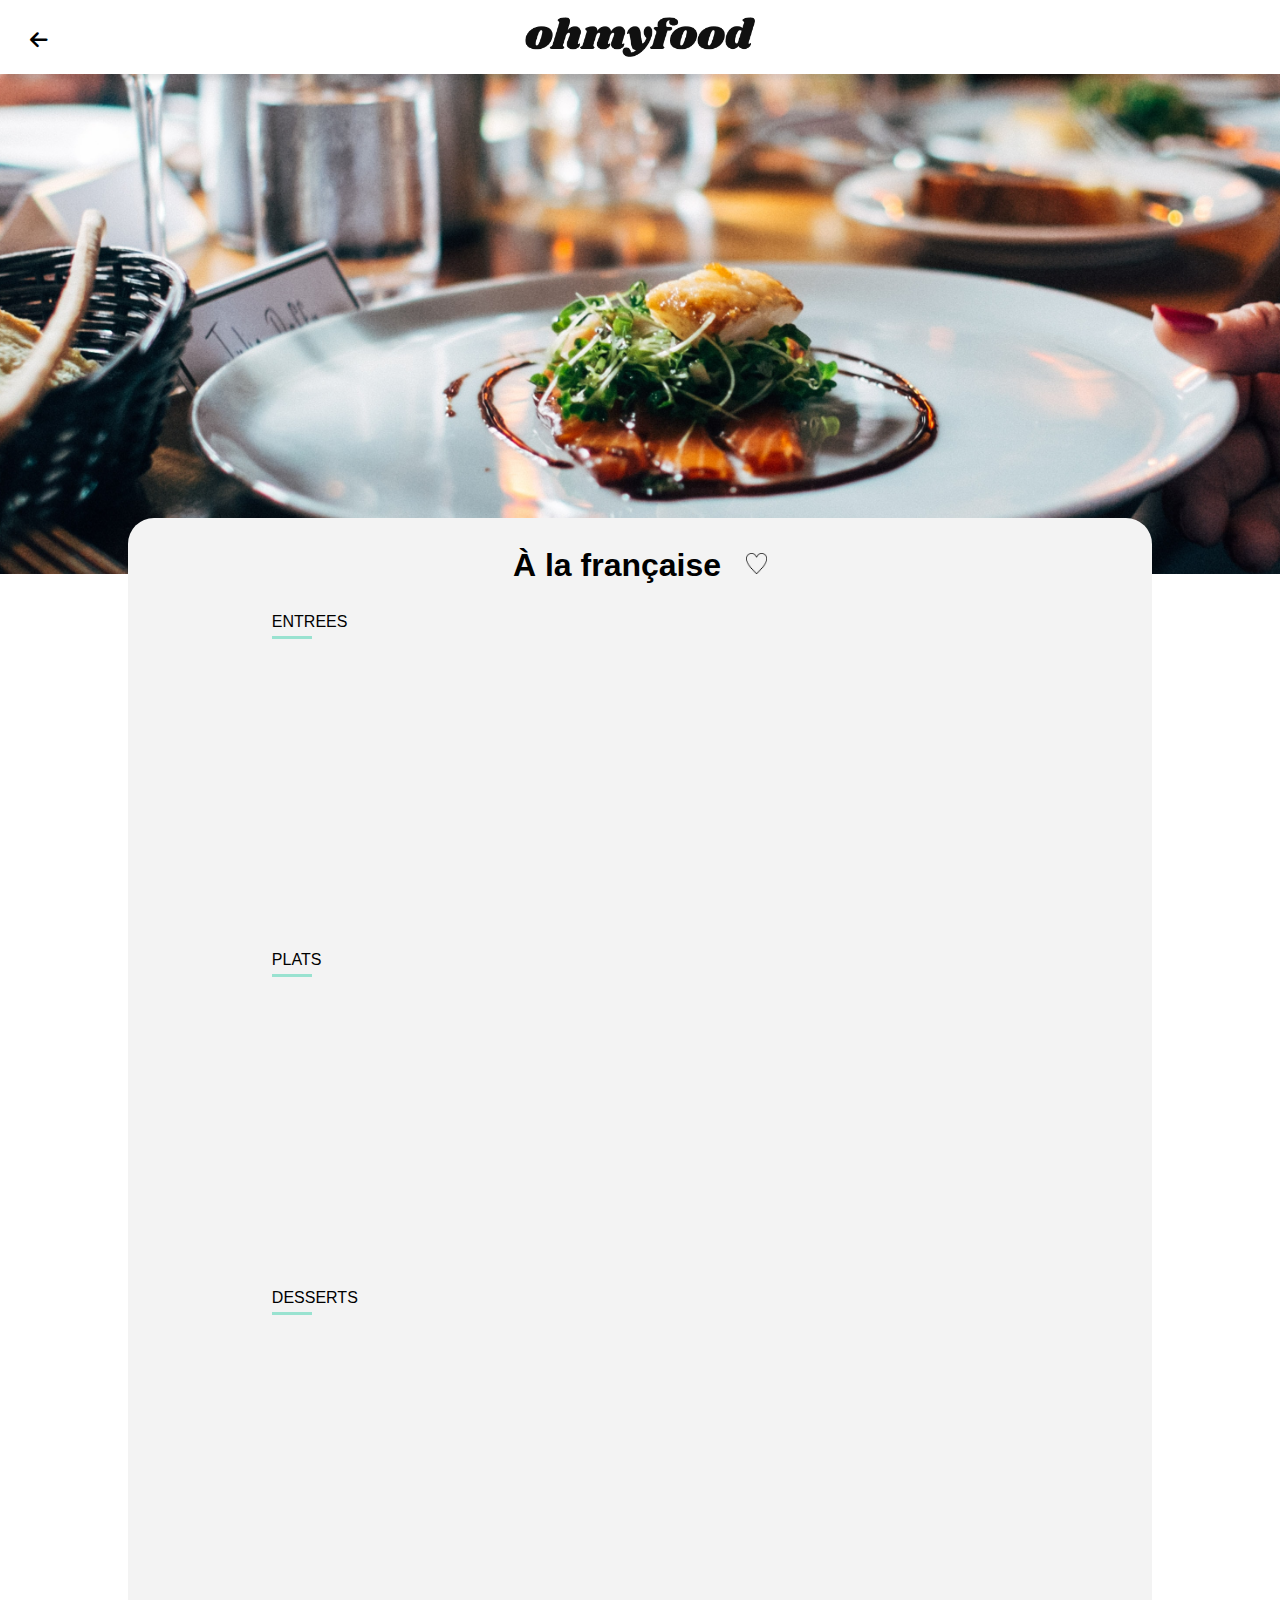
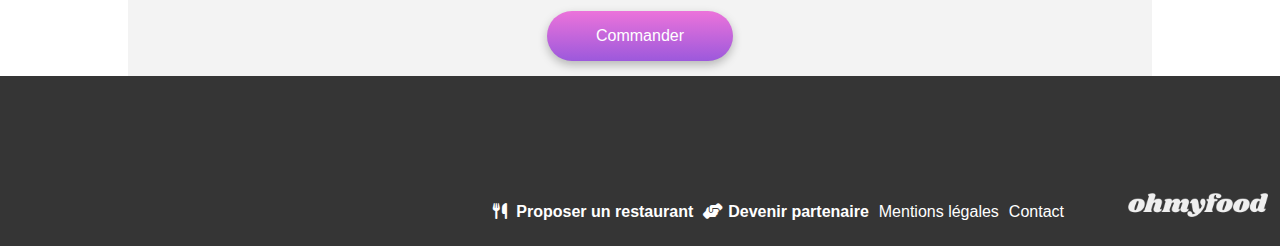
==== commit 4dc35a43: "ajout d'animations, manque le loader et le sélecteur de plat individuel" ====
--- a/menus/menu-a-la-francaise.html
+++ b/menus/menu-a-la-francaise.html
@@ -29,7 +29,7 @@
             <section class="restaurant-designation">
             <div class="img-background"><img src="../assets/images/restaurants/jay-wennington-N_Y88TWmGwA-unsplash.jpg" alt="image de plat gastronomique"/></div>
             </section>
-            <div class="restaurant-name"><h1>À la française</h1><i class="fa-regular fa-heart grey"></i></div>
+            <div class="restaurant-name"><h1>À la française</h1><div class="heart"><img src="../assets/images/coeur/heart_grey.png" class="heart-grading"></div></div>
 
             <section class="menu-items">
 
@@ -38,16 +38,15 @@
                 <div class="items-txt"><p>ENTREES</p></div>
 
                 <article class="card card-dish">     
-                <div class ="card-dish-content">
+                <article class ="card-dish-content">
                   <h3>Tartare de poulpe acidulé</h3>
                   <p>Aux zestes d'orange</p>
-                </div>
+                </article>
                 <div class="price">
                   <p>25 &euro;</p>
                 </div>
-                <span class="check"><i class="fa-solid fa-check"></i></span>
-                </article>
-
+                <div class="check"><i class="fa-solid fa-check"></i></div>
+              </article>
 
                 <article class="card card-dish"> 
                 <div class ="card-dish-content">
--- a/assets/css/style.css
+++ b/assets/css/style.css
@@ -4,7 +4,7 @@
   justify-content: center;
   align-items: center;
   border-radius: 25px;
-  background-image: linear-gradient(0deg, #9356DC -11.44%, #FF79DA 123.93%);
+  background-image: linear-gradient(0deg, rgb(147, 86, 220) -11.44%, rgb(255, 121, 218) 123.93%);
   border: none;
   color: white;
   box-shadow: 0px 4px 10px rgba(0, 0, 0, 0.25);
@@ -12,7 +12,7 @@
 }
 
 .btn:hover {
-  background-image: linear-gradient(0deg, #9356DC -5.2%, #FF79DA 110.74%, #FFFFFF 200%);
+  background-image: linear-gradient(0deg, rgba(147, 86, 220, 0.9) -11.44%, rgba(255, 121, 218, 0.9) 123.93%);
   box-shadow: 0px 4px 15px rgba(0, 0, 0, 0.35);
 }
 
@@ -38,9 +38,16 @@
   width: 90%;
   padding: 4px;
 }
+.card img {
+  width: 100%;
+  height: 100%;
+}
 
 /*** card for the restaurants menus *****/
 .card-dish {
+  opacity: 0;
+  animation: fadeIn linear 2s;
+  animation-fill-mode: forwards;
   display: flex;
   justify-content: space-between;
   align-items: center;
@@ -49,13 +56,24 @@
   height: 69px;
   padding-right: 15px;
   box-shadow: 0px 4px 10px rgba(0, 0, 0, 0.1);
+  /**** animation for the fade in *****/
+  /**** rest of the card *****/
+  /*** Childrens for the fade in animations *****/
+}
+@keyframes fadeIn {
+  0% {
+    opacity: 0;
+  }
+  100% {
+    opacity: 1;
+  }
 }
 .card-dish .price p {
   margin-bottom: -20px;
 }
 .card-dish .card-dish-content {
   display: flex;
-  justify-content: space-between;
+  justify-content: space-around;
   align-items: baseline;
   flex-direction: column;
   padding-left: 15px;
@@ -64,8 +82,30 @@
 .card-dish .card-dish-content h3, .card-dish .card-dish-content p {
   margin: 0px 0px;
 }
+.card-dish .dish-check {
+  width: 100px;
+  display: flex;
+  justify-content: space-between;
+  align-items: center;
+  gap: 15px;
+}
 .card-dish .check {
   display: none;
+}
+.card-dish .card-dish:hover .check {
+  display: block;
+}
+
+.card-dish:nth-child(2) {
+  animation-delay: 200ms;
+}
+
+.card-dish:nth-child(3) {
+  animation-delay: 400ms;
+}
+
+.card-dish:nth-child(4) {
+  animation-delay: 600ms;
 }
 
 /*** card for the index functions explanations *****/
@@ -89,8 +129,11 @@
   color: white;
   margin-right: -22px;
 }
-
-/*** card for index restaurants selection *****/
+.card__function .fa-store {
+  color: #9356DC;
+}
+
+/*** card for main page restaurants selection *****/
 .card__restaurant {
   height: 251px;
   flex-direction: column;
@@ -125,7 +168,17 @@
 .card__restaurant .restaurants-content .card-txt .card-subtitle {
   margin-top: 4px;
 }
-.card__restaurant img {
+.card__restaurant .restaurants-content .heart {
+  height: 25px;
+  background: linear-gradient(193.33deg, #9356DC -11.44%, #FF79DA 123.93%) bottom, white;
+  transition: background-size 1s ease-in;
+  background-size: 100% 0%;
+  background-repeat: no-repeat;
+}
+.card__restaurant .restaurants-content .heart:hover {
+  background-size: 100% 100%;
+}
+.card__restaurant .border-round {
   border-radius: 20px 20px 0px 0px;
   width: 100%;
   height: 75%;
@@ -138,6 +191,8 @@
 }
 /*** Colors *****/
 /*** fonts *****/
+/*** Loading fade out animation *****/
+/*** general *****/
 body {
   margin: 0px;
   font-family: "Roboto", sans-serif;
@@ -155,15 +210,16 @@
   justify-content: space-between;
 }
 
+/* Trigger animation end */
+/*** end animation *****/
 img {
   -o-object-fit: cover;
      object-fit: cover;
 }
 
 .fa-heart {
-  -webkit-text-stroke: 1px black; /* width and color */
-  font-family: sans;
-  color: white;
+  color: rgba(0, 0, 0, 0);
+  text-shadow: 0px 0px 0 white, 0px -1px 0 #000, 0px 1px 0 #000, 1px 0px 0 #000, -1px 0px 0 #000;
 }
 
 /*** Header *****/
@@ -308,30 +364,35 @@
   flex-direction: column;
   width: 100%;
 }
-.restaurant-menu .restaurant-designation .fa-heart {
-  color: #F3F3F3;
-}
 .restaurant-menu .restaurant-designation h1 {
   font-family: "Shrikhand", cursive;
   font-style: italic;
   font-weight: 400;
   font-size: 38px;
 }
-.restaurant-menu .restaurant-designation .fa-heart {
-  font-size: 30px;
-}
 
 .restaurant-name {
   width: 100%;
   display: flex;
-  justify-content: space-around;
-  align-items: center;
+  justify-content: center;
+  align-items: center;
+  gap: 25px;
   background-color: #F3F3F3;
   margin: -60px auto auto auto;
   padding-top: 15px;
   height: 64px;
   position: relative;
   border-radius: 26px 26px 0px 0px;
+}
+.restaurant-name .heart-grading {
+  height: 21px;
+  background: linear-gradient(193.33deg, #9356DC -11.44%, #FF79DA 123.93%) bottom, #F3F3F3;
+  transition: background-size 0.5s ease-in;
+  background-size: 100% 0%;
+  background-repeat: no-repeat;
+}
+.restaurant-name .heart-grading:hover {
+  background-size: 100% 100%;
 }
 
 /*** Restaurants menu lists *****/
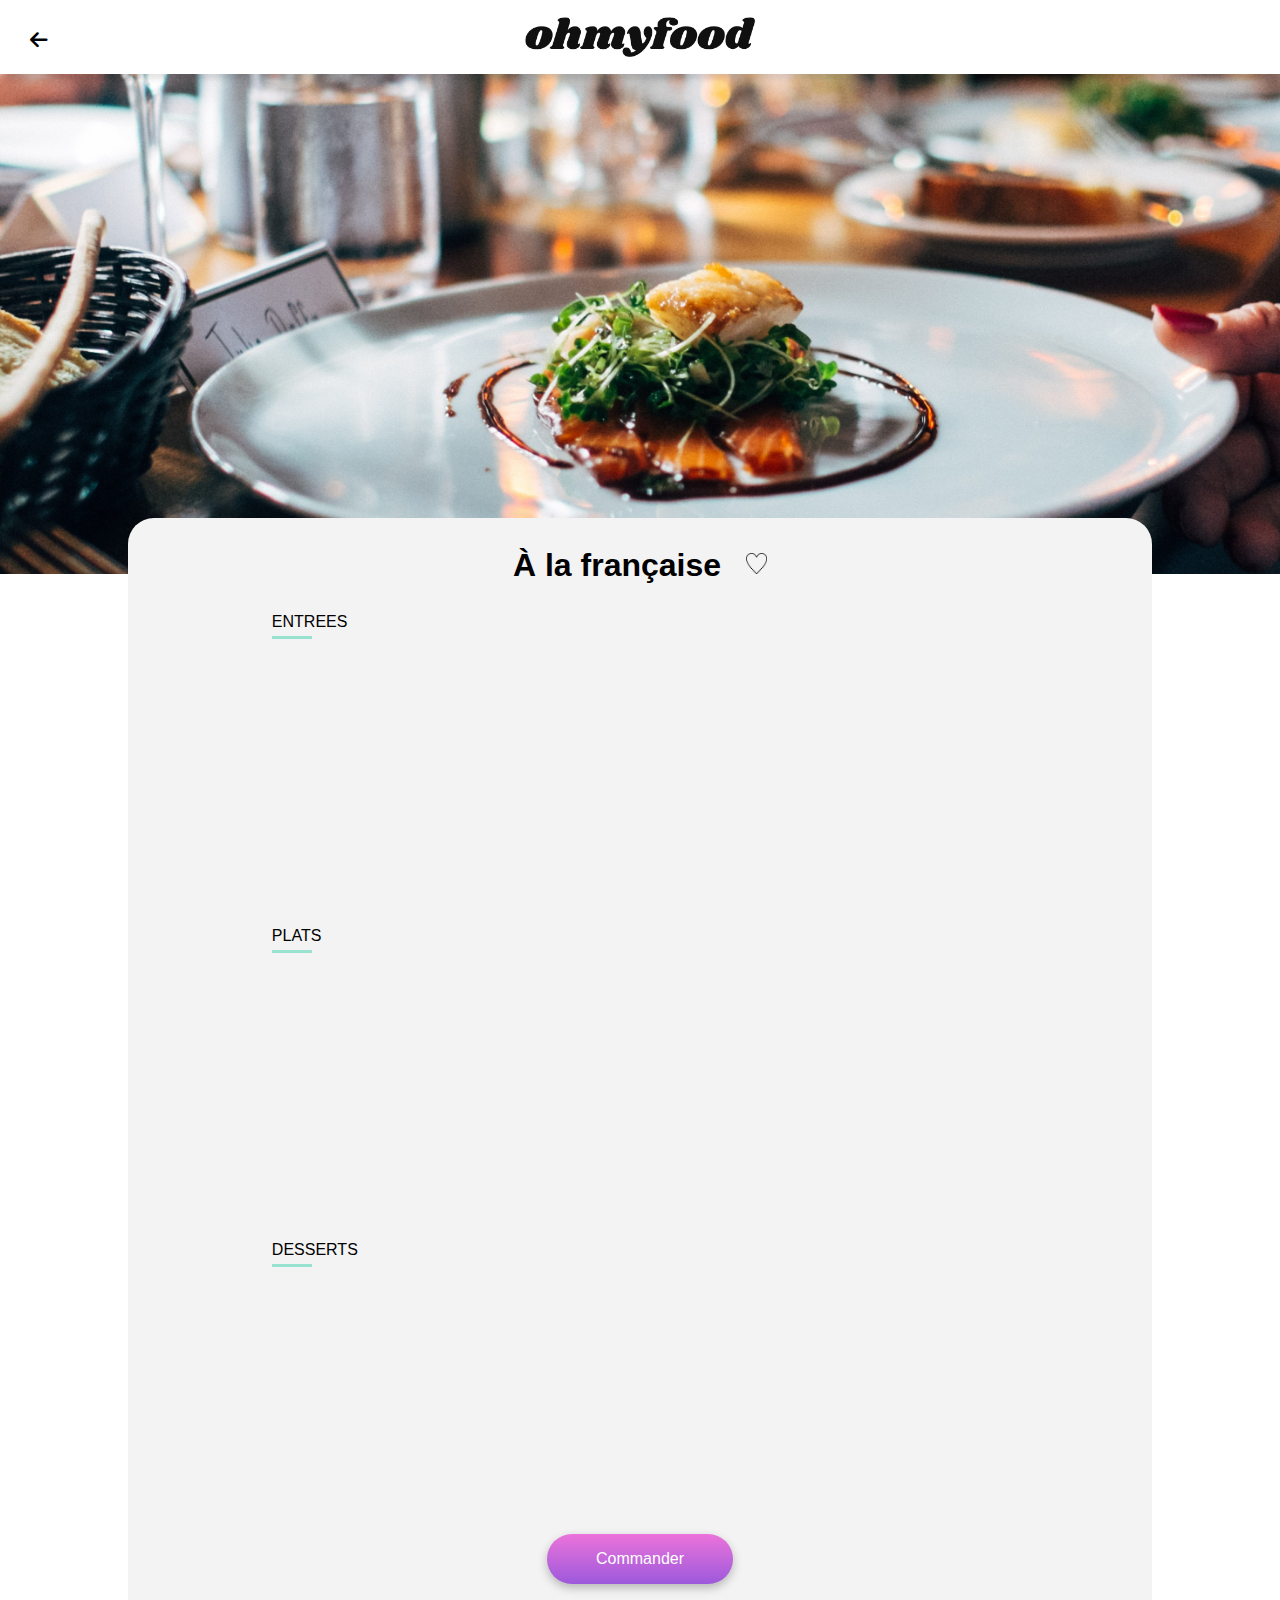
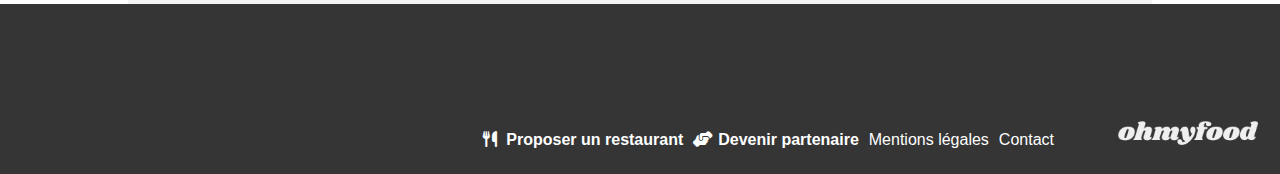
==== commit 99d79835: "addition animation check plats" ====
--- a/menus/menu-a-la-francaise.html
+++ b/menus/menu-a-la-francaise.html
@@ -33,7 +33,7 @@
 
             <section class="menu-items">
 
-              <div class ="list">
+              <section class ="list">
 
                 <div class="items-txt"><p>ENTREES</p></div>
 
@@ -42,22 +42,31 @@
                   <h3>Tartare de poulpe acidulé</h3>
                   <p>Aux zestes d'orange</p>
                 </article>
+
+                <article class="selection">
                 <div class="price">
                   <p>25 &euro;</p>
                 </div>
+                <article class="check-box">
                 <div class="check"><i class="fa-solid fa-check"></i></div>
               </article>
+              </article>
+              </article>
 
                 <article class="card card-dish"> 
                 <div class ="card-dish-content">
                   <h3>Velouté de légumes d'antan</h3>
                   <p>Carotte, panais, topinambour</p>
                 </div>
-                <div class="price">
-                  <p>35 &euro;</p>
-                </div>
-                <span class="check"><i class="fa-solid fa-check"></i></span>
-              </article>
+                <article class="selection">
+                  <div class="price">
+                    <p>35 &euro;</p>
+                  </div>
+                  <article class="check-box">
+                  <div class="check"><i class="fa-solid fa-check"></i></div>
+                </article>
+                </article>
+                </article>
 
 
               <article class="card card-dish"> 
@@ -65,15 +74,19 @@
                   <h3>Soupe à l'oignon</h3>
                   <p>Revisitée</p>
                 </div>
-                <div class="price">
-                  <p>20 &euro;</p>
-                </div>
-                <span class="check"><i class="fa-solid fa-check"></i></span>
-              </article>
-
-              </div>
-
-              <div class ="list">
+                <article class="selection">
+                  <div class="price">
+                    <p>20 &euro;</p>
+                  </div>
+                  <article class="check-box">
+                  <div class="check"><i class="fa-solid fa-check"></i></div>
+                </article>
+                </article>
+                </article>
+
+              </section>
+
+              <section class ="list">
 
                 <div class="items-txt"><p>PLATS</p></div>
 
@@ -83,11 +96,15 @@
                   <h3>Coquilles Saint-Jacques</h3>
                   <p>Accompagnées d'une purée de panais</p>
                 </div>
-                <div class="price">
-                  <p>40 &euro;</p>
-                </div>
-                <span class="check"><i class="fa-solid fa-check"></i></span>
-              </article>
+                <article class="selection">
+                  <div class="price">
+                    <p>40 &euro;</p>
+                  </div>
+                  <article class="check-box">
+                  <div class="check"><i class="fa-solid fa-check"></i></div>
+                </article>
+                </article>
+                </article>
 
 
               <article class="card card-dish"> 
@@ -95,11 +112,15 @@
                   <h3>Magret de canard</h3>
                   <p>Et parmentier de pommes de terre</p>
                 </div>
-                <div class="price">
-                  <p>35 &euro;</p>
-                </div>
-                <span class="check"><i class="fa-solid fa-check"></i></span>
-              </article>
+                <article class="selection">
+                  <div class="price">
+                    <p>35 &euro;</p>
+                  </div>
+                  <article class="check-box">
+                  <div class="check"><i class="fa-solid fa-check"></i></div>
+                </article>
+                </article>
+                </article>
 
 
               <article class="card card-dish"> 
@@ -107,15 +128,19 @@
                   <h3>Pigeonneau d’Ille-et-Vilaine</h3>
                   <p>Sur son lit de gnocchis aux légumes</p>
                 </div>
-                <div class="price">
-                  <p>44 &euro;</p>
-                </div>
-                <span class="check"><i class="fa-solid fa-check"></i></span>
-              </article>
-
-              </div>
+                <article class="selection">
+                  <div class="price">
+                    <p>44 &euro;</p>
+                  </div>
+                  <article class="check-box">
+                  <div class="check"><i class="fa-solid fa-check"></i></div>
+                </article>
+                </article>
+                </article>
+
+              </section>
                 
-                <div class ="list">
+                <section class ="list">
 
                   <div class="items-txt"><p>DESSERTS</p></div>
   
@@ -125,11 +150,15 @@
                     <h3>Pétales de violettes glacés</h3>
                     <p>Et purée de noisettes</p>
                   </div>
-                  <div class="price">
-                    <p>18 &euro;</p>
-                  </div>
-                  <span class="check"><i class="fa-solid fa-check"></i></span>
-                </article>
+                  <article class="selection">
+                    <div class="price">
+                      <p>18 &euro;</p>
+                    </div>
+                    <article class="check-box">
+                    <div class="check"><i class="fa-solid fa-check"></i></div>
+                  </article>
+                  </article>
+                  </article>
                   
 
                 <article class="card card-dish"> 
@@ -137,24 +166,30 @@
                     <h3>Fondant au chocolat</h3>
                     <p>Revisité</p>
                   </div>
-                  <div class="price">
-                    <p>22 &euro;</p>
-                  </div>
-                  <span class="check"><i class="fa-solid fa-check"></i></span>
-                </article>
-
+                  <article class="selection">
+                    <div class="price">
+                      <p>22 &euro;</p>
+                    </div>
+                    <article class="check-box">
+                    <div class="check"><i class="fa-solid fa-check"></i></div>
+                  </article>
+                  </article>
+                  </article>
 
                 <article class="card card-dish"> 
                   <div class ="card-dish-content">
                     <h3>Millefeuille croustillant</h3>
                     <p>Myrtilles et pâte d’amande</p>
                   </div>
-                  <div class="price">
-                    <p>23 &euro;</p>
-                  </div>
-                  <span class="check"><i class="fa-solid fa-check"></i></span>
-                </div>
-                </article>
+                  <article class="selection">
+                    <div class="price">
+                      <p>23 &euro;</p>
+                    </div>
+                    <article class="check-box">
+                    <div class="check"><i class="fa-solid fa-check"></i></div>
+                  </article>
+                  </article>
+                  </article>
 
                 <button class="btn btn-order">Commander</button>
 
--- a/assets/css/style.css
+++ b/assets/css/style.css
@@ -36,7 +36,6 @@
   background-color: white;
   border-radius: 20px;
   width: 90%;
-  padding: 4px;
 }
 .card img {
   width: 100%;
@@ -54,11 +53,11 @@
   border-radius: 15px;
   width: 100%;
   height: 69px;
-  padding-right: 15px;
   box-shadow: 0px 4px 10px rgba(0, 0, 0, 0.1);
+  transition: all 0.5s ease-in 0s;
   /**** animation for the fade in *****/
+  /*** Childrens for the fade in animations *****/
   /**** rest of the card *****/
-  /*** Childrens for the fade in animations *****/
 }
 @keyframes fadeIn {
   0% {
@@ -68,44 +67,94 @@
     opacity: 1;
   }
 }
+.card-dish .card-dish:nth-child(2) {
+  animation-delay: 200ms;
+}
+.card-dish .card-dish:nth-child(3) {
+  animation-delay: 400ms;
+}
+.card-dish .card-dish:nth-child(4) {
+  animation-delay: 600ms;
+}
 .card-dish .price p {
+  transition: 0.5s ease;
+  position: relative;
+  right: -70px;
   margin-bottom: -20px;
+  padding-right: 15px;
 }
 .card-dish .card-dish-content {
   display: flex;
   justify-content: space-around;
   align-items: baseline;
   flex-direction: column;
-  padding-left: 15px;
+  padding: 17px 0px 17px 15px;
   gap: 5px;
 }
 .card-dish .card-dish-content h3, .card-dish .card-dish-content p {
   margin: 0px 0px;
 }
 .card-dish .dish-check {
+  transition: 0.5s ease;
   width: 100px;
   display: flex;
   justify-content: space-between;
   align-items: center;
   gap: 15px;
 }
+.card-dish .selection {
+  position: relative;
+}
+.card-dish .check-box {
+  transition: 0.5s ease;
+  right: -60px;
+}
 .card-dish .check {
-  display: none;
-}
-.card-dish .card-dish:hover .check {
+  overflow: hidden;
   display: block;
-}
-
-.card-dish:nth-child(2) {
-  animation-delay: 200ms;
-}
-
-.card-dish:nth-child(3) {
-  animation-delay: 400ms;
-}
-
-.card-dish:nth-child(4) {
-  animation-delay: 600ms;
+  position: relative;
+  border-radius: 50%;
+  text-align: center;
+  width: 18px;
+  height: 17px;
+  padding: 5px;
+  background-color: white;
+  color: #99E2D0;
+}
+.card-dish .check-box {
+  position: relative;
+  right: -70px;
+  height: 100%;
+  width: 60px;
+  display: flex;
+  justify-content: center;
+  align-items: center;
+  background-color: #99E2D0;
+  border-radius: 0px 15px 15px 0px;
+}
+.card-dish .selection {
+  overflow: hidden;
+  height: 100%;
+  display: flex;
+  justify-content: space-around;
+  align-items: center;
+  gap: 15px;
+}
+
+/*** selection hover animation *****/
+.card-dish:hover .card-dish {
+  padding-right: 0px;
+}
+.card-dish:hover .check {
+  overflow: hidden;
+}
+.card-dish:hover .check-box {
+  overflow: hidden;
+  right: 0px;
+}
+.card-dish:hover .price p {
+  position: relative;
+  right: 0px;
 }
 
 /*** card for the index functions explanations *****/
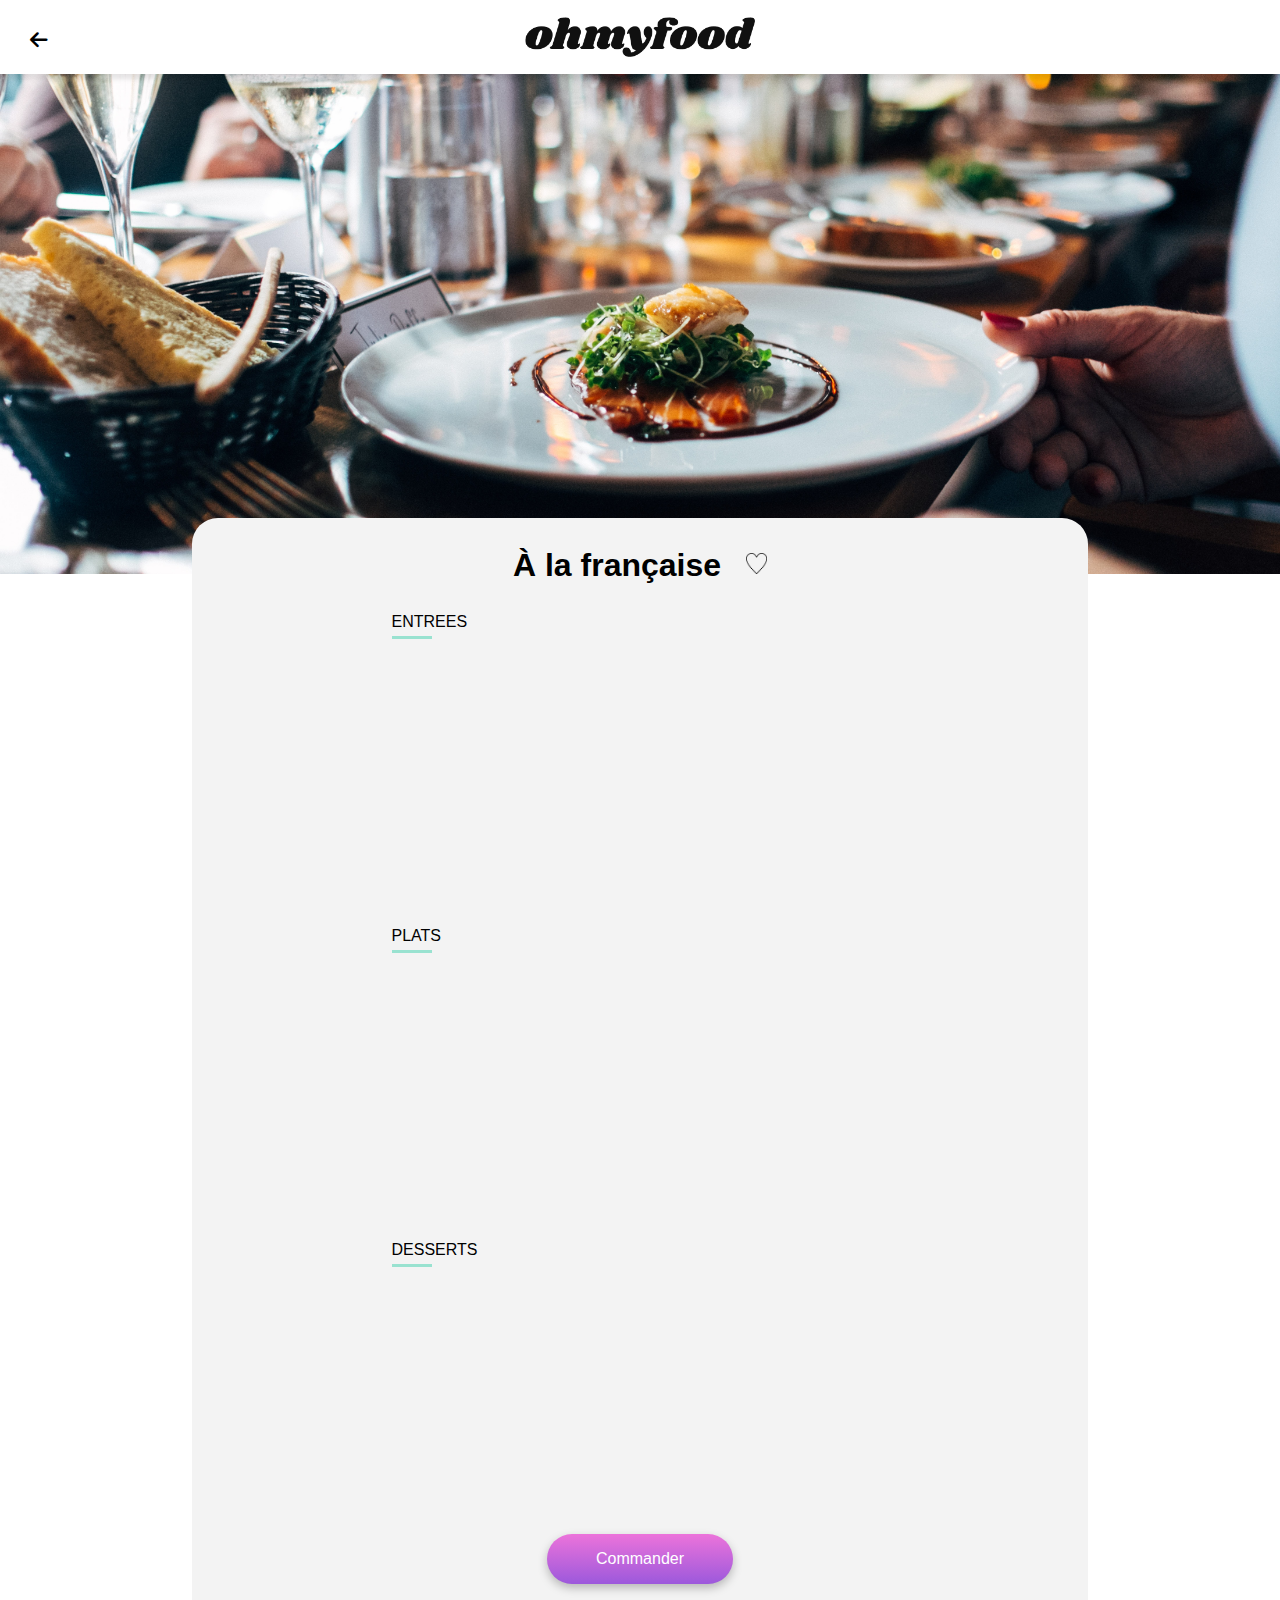
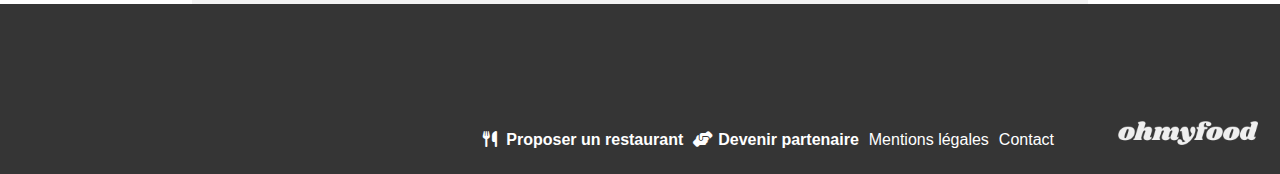
==== commit f63e4582: "ajout animation card function" ====
--- a/menus/menu-a-la-francaise.html
+++ b/menus/menu-a-la-francaise.html
@@ -39,10 +39,9 @@
 
                 <article class="card card-dish">     
                 <article class ="card-dish-content">
-                  <h3>Tartare de poulpe acidulé</h3>
-                  <p>Aux zestes d'orange</p>
-                </article>
-
+                  <h3 class="content">Tartare de poulpe acidulé</h3>
+                  <p class="content">Aux zestes d'orange</p>
+                </article>
                 <article class="selection">
                 <div class="price">
                   <p>25 &euro;</p>
@@ -55,8 +54,8 @@
 
                 <article class="card card-dish"> 
                 <div class ="card-dish-content">
-                  <h3>Velouté de légumes d'antan</h3>
-                  <p>Carotte, panais, topinambour</p>
+                  <h3 class="content">Velouté de légumes d'antan</h3>
+                  <p class="content">Carotte, panais, topinambour</p>
                 </div>
                 <article class="selection">
                   <div class="price">
@@ -71,8 +70,8 @@
 
               <article class="card card-dish"> 
                 <div class ="card-dish-content">
-                  <h3>Soupe à l'oignon</h3>
-                  <p>Revisitée</p>
+                  <h3 class="content">Soupe à l'oignon</h3>
+                  <p class="content">Revisitée</p>
                 </div>
                 <article class="selection">
                   <div class="price">
@@ -93,8 +92,8 @@
 
                 <article class="card card-dish"> 
                 <div class ="card-dish-content">
-                  <h3>Coquilles Saint-Jacques</h3>
-                  <p>Accompagnées d'une purée de panais</p>
+                  <h3 class="content">Coquilles Saint-Jacques</h3>
+                  <p class="content">Accompagnées d'une purée de panais</p>
                 </div>
                 <article class="selection">
                   <div class="price">
@@ -109,8 +108,8 @@
 
               <article class="card card-dish"> 
                 <div class ="card-dish-content">
-                  <h3>Magret de canard</h3>
-                  <p>Et parmentier de pommes de terre</p>
+                  <h3 class="content">Magret de canard</h3>
+                  <p class="content">Et parmentier de pommes de terre</p>
                 </div>
                 <article class="selection">
                   <div class="price">
@@ -125,8 +124,8 @@
 
               <article class="card card-dish"> 
                 <div class ="card-dish-content">
-                  <h3>Pigeonneau d’Ille-et-Vilaine</h3>
-                  <p>Sur son lit de gnocchis aux légumes</p>
+                  <h3 class="content">Pigeonneau d’Ille-et-Vilaine</h3>
+                  <p class="content">Sur son lit de gnocchis aux légumes</p>
                 </div>
                 <article class="selection">
                   <div class="price">
@@ -147,8 +146,8 @@
 
                 <article class="card card-dish"> 
                   <div class ="card-dish-content">
-                    <h3>Pétales de violettes glacés</h3>
-                    <p>Et purée de noisettes</p>
+                    <h3 class="content">Pétales de violettes glacés</h3>
+                    <p class="content">Et purée de noisettes</p>
                   </div>
                   <article class="selection">
                     <div class="price">
@@ -163,8 +162,8 @@
 
                 <article class="card card-dish"> 
                   <div class ="card-dish-content">
-                    <h3>Fondant au chocolat</h3>
-                    <p>Revisité</p>
+                    <h3 class="content">Fondant au chocolat</h3>
+                    <p class="content">Revisité</p>
                   </div>
                   <article class="selection">
                     <div class="price">
@@ -178,8 +177,8 @@
 
                 <article class="card card-dish"> 
                   <div class ="card-dish-content">
-                    <h3>Millefeuille croustillant</h3>
-                    <p>Myrtilles et pâte d’amande</p>
+                    <h3 class="content">Millefeuille croustillant</h3>
+                    <p class="content">Myrtilles et pâte d’amande</p>
                   </div>
                   <article class="selection">
                     <div class="price">
@@ -197,6 +196,7 @@
             </section>
 
             <footer>
+          
               <section class="main-footer">
               <div class="footer-logo" >
                 <img src="../assets/images/logo/ohmyfood.png" alt="logo de ohmyfood"/>
--- a/assets/css/style.css
+++ b/assets/css/style.css
@@ -44,9 +44,6 @@
 
 /*** card for the restaurants menus *****/
 .card-dish {
-  opacity: 0;
-  animation: fadeIn linear 2s;
-  animation-fill-mode: forwards;
   display: flex;
   justify-content: space-between;
   align-items: center;
@@ -55,8 +52,12 @@
   height: 69px;
   box-shadow: 0px 4px 10px rgba(0, 0, 0, 0.1);
   transition: all 0.5s ease-in 0s;
+  /*** animations dish cards for menus *****/
+  opacity: 0;
+  overflow: hidden;
+  animation: fadeIn linear 1s;
+  animation-fill-mode: forwards;
   /**** animation for the fade in *****/
-  /*** Childrens for the fade in animations *****/
   /**** rest of the card *****/
 }
 @keyframes fadeIn {
@@ -67,27 +68,17 @@
     opacity: 1;
   }
 }
-.card-dish .card-dish:nth-child(2) {
-  animation-delay: 200ms;
-}
-.card-dish .card-dish:nth-child(3) {
-  animation-delay: 400ms;
-}
-.card-dish .card-dish:nth-child(4) {
-  animation-delay: 600ms;
-}
 .card-dish .price p {
-  transition: 0.5s ease;
-  position: relative;
-  right: -70px;
+  position: relative;
   margin-bottom: -20px;
-  padding-right: 15px;
 }
 .card-dish .card-dish-content {
   display: flex;
   justify-content: space-around;
   align-items: baseline;
   flex-direction: column;
+  white-space: nowrap;
+  width: 70%;
   padding: 17px 0px 17px 15px;
   gap: 5px;
 }
@@ -95,19 +86,13 @@
   margin: 0px 0px;
 }
 .card-dish .dish-check {
-  transition: 0.5s ease;
+  transition: 100ms ease;
+  visibility: hidden;
   width: 100px;
   display: flex;
   justify-content: space-between;
   align-items: center;
   gap: 15px;
-}
-.card-dish .selection {
-  position: relative;
-}
-.card-dish .check-box {
-  transition: 0.5s ease;
-  right: -60px;
 }
 .card-dish .check {
   overflow: hidden;
@@ -123,9 +108,9 @@
 }
 .card-dish .check-box {
   position: relative;
-  right: -70px;
+  transition: 0.5s ease;
   height: 100%;
-  width: 60px;
+  width: 56px;
   display: flex;
   justify-content: center;
   align-items: center;
@@ -133,27 +118,55 @@
   border-radius: 0px 15px 15px 0px;
 }
 .card-dish .selection {
+  transition: all 400ms ease 0s;
+  position: relative;
   overflow: hidden;
+  width: 25%;
+  right: -15%;
+  white-space: nowrap;
   height: 100%;
   display: flex;
   justify-content: space-around;
   align-items: center;
-  gap: 15px;
+  gap: 9px;
+}
+
+/*** Childrens for the fade in animations *****/
+.card-dish:nth-child(2) {
+  animation-delay: 200ms;
+}
+
+.card-dish:nth-child(3) {
+  animation-delay: 400ms;
+}
+
+.card-dish:nth-child(4) {
+  animation-delay: 600ms;
 }
 
 /*** selection hover animation *****/
 .card-dish:hover .card-dish {
   padding-right: 0px;
 }
+.card-dish:hover .content {
+  text-overflow: ellipsis;
+  overflow: hidden;
+  width: 230px;
+}
 .card-dish:hover .check {
   overflow: hidden;
 }
 .card-dish:hover .check-box {
   overflow: hidden;
+  visibility: visible;
+  position: relative;
   right: 0px;
 }
 .card-dish:hover .price p {
   position: relative;
+  right: 0px;
+}
+.card-dish:hover .selection {
   right: 0px;
 }
 
@@ -178,7 +191,11 @@
   color: white;
   margin-right: -22px;
 }
-.card__function .fa-store {
+
+.card__function:hover {
+  box-shadow: 0px 4px 15px rgba(0, 0, 0, 0.35);
+}
+.card__function:hover .fa-mobile-screen-button, .card__function:hover .fa-list-ul, .card__function:hover .fa-store {
   color: #9356DC;
 }
 
@@ -220,7 +237,8 @@
 .card__restaurant .restaurants-content .heart {
   height: 25px;
   background: linear-gradient(193.33deg, #9356DC -11.44%, #FF79DA 123.93%) bottom, white;
-  transition: background-size 1s ease-in;
+  /*** change the color of the heart by replacing the grey by the linear color from the bottom *****/
+  transition: background-size 0.5s ease-in;
   background-size: 100% 0%;
   background-repeat: no-repeat;
 }
@@ -237,10 +255,51 @@
   .card__restaurant {
     width: 40%;
   }
+  .card-dish .selection {
+    justify-content: space-between;
+    width: 20%;
+    right: -10%;
+    gap: 12px;
+  }
+  .card-dish:hover .content {
+    width: 400px;
+  }
 }
 /*** Colors *****/
 /*** fonts *****/
-/*** Loading fade out animation *****/
+/*** Loader css *****/
+.loader {
+  display: flex;
+  justify-content: center;
+  align-items: center;
+  height: 100vh;
+  width: 100vw;
+  position: fixed;
+  top: 0;
+  left: 0;
+  z-index: 0;
+}
+
+.loader .spinner {
+  width: 4rem;
+  height: 4rem;
+  border: 0.5rem solid #ccc;
+  border-top-color: #9356DC;
+  border-radius: 50%;
+  /*** animations for the spinner and fade-in of the main-container *****/
+  animation-name: spin, fade-out;
+  animation-direction: linear, ease-out;
+  animation-duration: 1s, 1s;
+  animation-delay: 0s, 2s;
+  animation-iteration-count: infinite, 1;
+  animation-fill-mode: forwards;
+}
+
+@keyframes spin {
+  to {
+    transform: rotate(360deg);
+  }
+}
 /*** general *****/
 body {
   margin: 0px;
@@ -254,13 +313,40 @@
 }
 
 .main-container {
-  max-width: 1440px;
   display: flex;
   justify-content: space-between;
-}
-
-/* Trigger animation end */
-/*** end animation *****/
+  flex-direction: column;
+  margin: auto;
+  /*** fade-in animation *****/
+  opacity: 0;
+  visibility: hidden;
+  animation-fill-mode: forwards;
+  animation-direction: ease-in;
+  animation-name: fade-in;
+  animation-duration: 3s;
+  animation-delay: 2s;
+}
+
+/*** Keyframes for animations *****/
+@keyframes fade-out {
+  from {
+    opacity: 1;
+  }
+  to {
+    opacity: 0;
+  }
+}
+@keyframes fade-in {
+  from {
+    opacity: 0;
+    visibility: hidden;
+  }
+  to {
+    opacity: 1;
+    visibility: visible;
+  }
+}
+/*** generals rules *****/
 img {
   -o-object-fit: cover;
      object-fit: cover;
@@ -374,10 +460,10 @@
 
 /*** Index Restaurants *****/
 .img-background {
-  width: 100%;
+  width: 100vw;
 }
 .img-background img {
-  width: 100%;
+  width: 100vw;
   background-size: cover;
   background-position: center;
 }
@@ -461,7 +547,7 @@
   justify-content: center;
   flex-direction: column;
   padding-bottom: 5px;
-  width: 80%;
+  width: 90%;
   gap: 15px;
 }
 .menu-items .list .items-txt {
@@ -505,7 +591,7 @@
   padding-left: 5px;
 }
 
-@media screen and (min-width: 768px) {
+@media screen and (min-width: 769px) {
   /*** Reservation section *****/
   .reservation-content {
     flex-wrap: nowrap;
@@ -553,16 +639,16 @@
   }
   /*** Restaurant menus list ******/
   .menu-items {
-    width: 80%;
+    width: 70%;
   }
   .menu-items .list {
-    width: 80%;
+    width: 60%;
   }
   .restaurant-name {
-    width: 80% !important;
+    width: 70% !important;
   }
   .img-background img {
-    width: 1920px;
+    width: 100vw;
     height: 500px;
     background-size: contain;
     background-position: center;
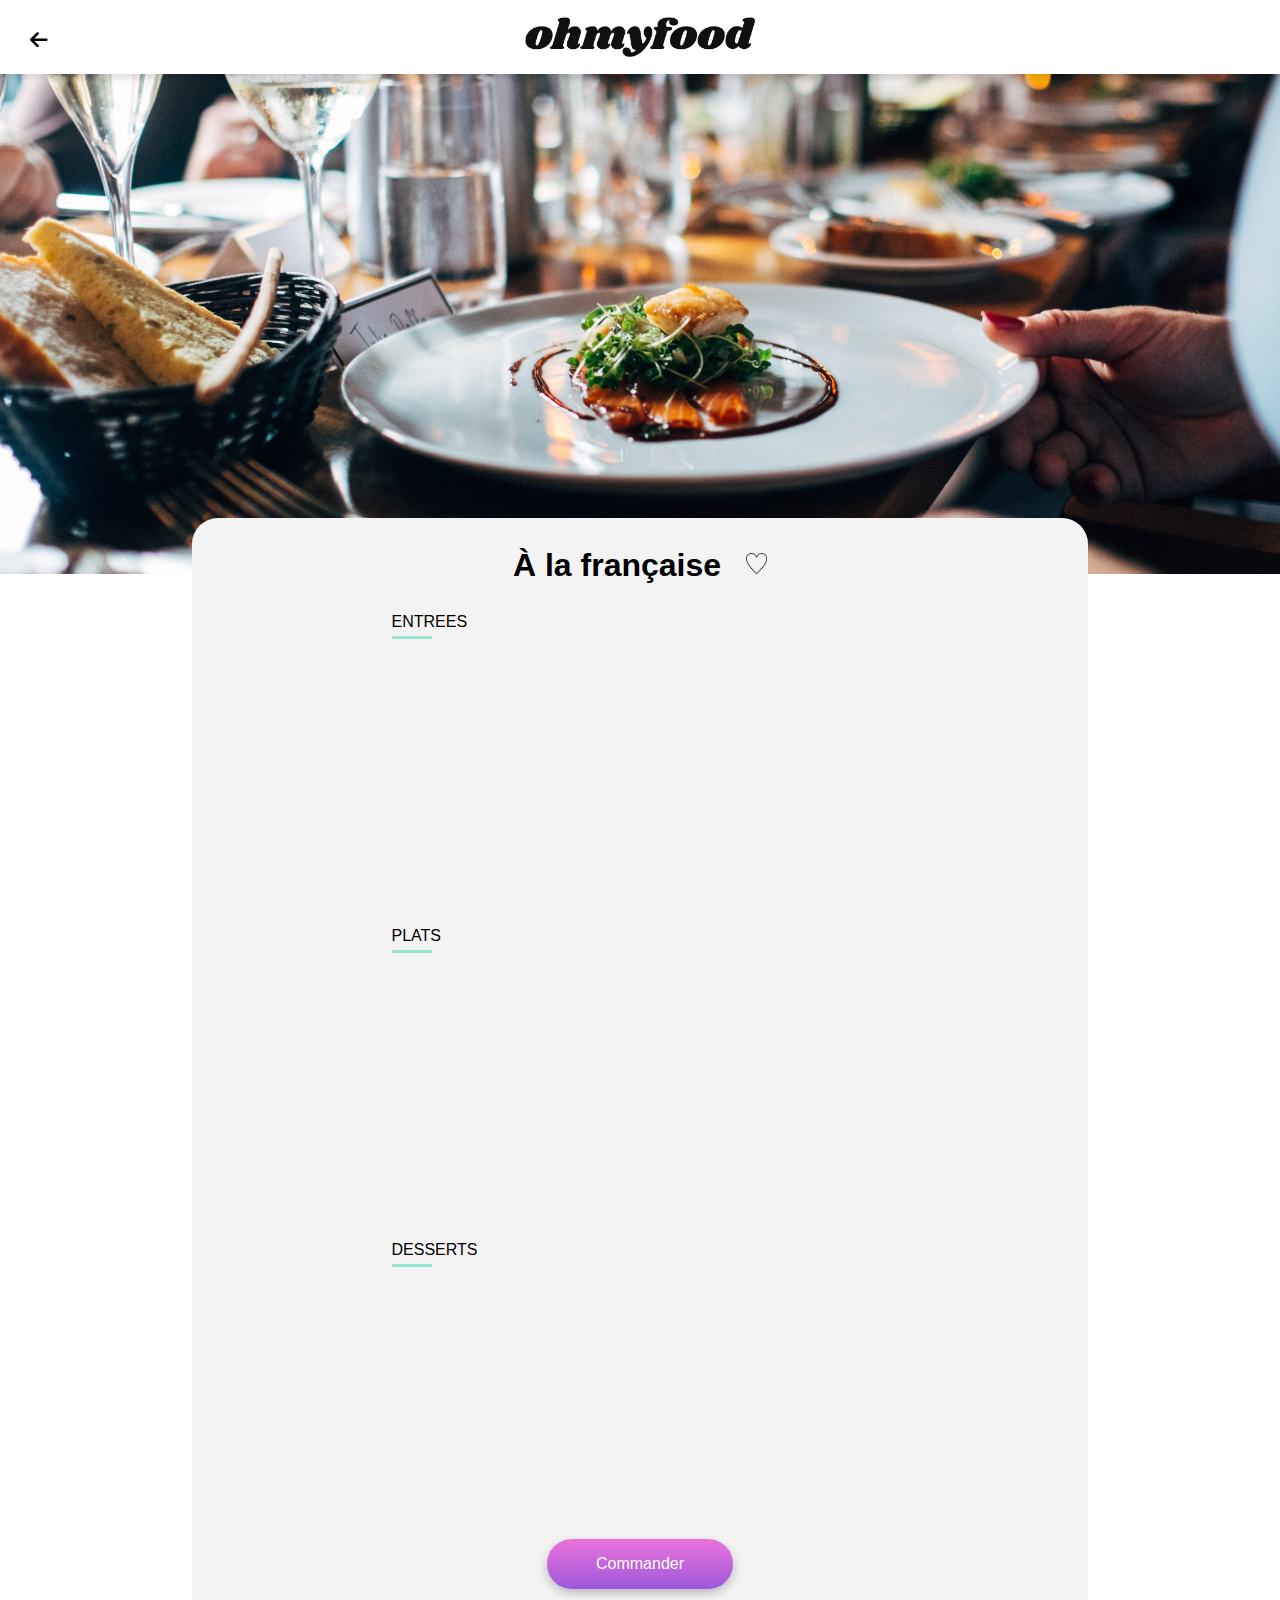
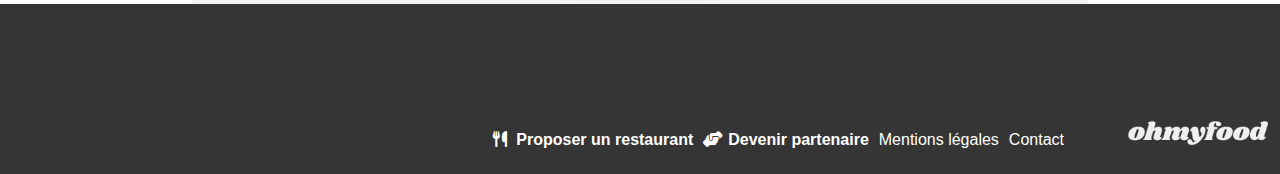
==== commit 71b89ff2: "modifications responsive et validateur wc3" ====
--- a/menus/menu-a-la-francaise.html
+++ b/menus/menu-a-la-francaise.html
@@ -22,14 +22,14 @@
               </div>
         </header>
 
-        <main-container>
+        <section class="menu-container">
 
           <section class="restaurant-menu">
 
             <section class="restaurant-designation">
             <div class="img-background"><img src="../assets/images/restaurants/jay-wennington-N_Y88TWmGwA-unsplash.jpg" alt="image de plat gastronomique"/></div>
             </section>
-            <div class="restaurant-name"><h1>À la française</h1><div class="heart"><img src="../assets/images/coeur/heart_grey.png" class="heart-grading"></div></div>
+            <div class="restaurant-name"><h1>À la française</h1><div class="heart"><img src="../assets/images/coeur/heart_grey.png" class="heart-grading" alt="image d'un coeur"></div></div>
 
             <section class="menu-items">
 
@@ -189,7 +189,8 @@
                   </article>
                   </article>
                   </article>
-
+                  
+                </section> 
                 <button class="btn btn-order">Commander</button>
 
               </section> 
@@ -208,8 +209,9 @@
                       <a href="#">Mentions légales</a>
                       <a href="#">Contact</a>
                   </article>
-                <section>
+                </section>
             </footer>
-        </main-container>
+          </section>
+        </section>
       </body>
 </html>--- a/assets/css/style.css
+++ b/assets/css/style.css
@@ -251,6 +251,11 @@
   height: 75%;
 }
 
+@media (width: 375px) {
+  .card-dish {
+    font-size: 14px;
+  }
+}
 @media (min-width: 768px) {
   .card__restaurant {
     width: 40%;
@@ -261,6 +266,11 @@
     right: -10%;
     gap: 12px;
   }
+  .card-dish:hover .content {
+    width: 300px;
+  }
+}
+@media (min-width: 1024px) {
   .card-dish:hover .content {
     width: 400px;
   }
@@ -327,6 +337,13 @@
   animation-delay: 2s;
 }
 
+.menu-container {
+  display: flex;
+  justify-content: space-between;
+  flex-direction: column;
+  margin: auto;
+}
+
 /*** Keyframes for animations *****/
 @keyframes fade-out {
   from {
@@ -591,27 +608,26 @@
   padding-left: 5px;
 }
 
-@media screen and (min-width: 769px) {
+@media (min-width: 768px) {
   /*** Reservation section *****/
   .reservation-content {
     flex-wrap: nowrap;
   }
   /*** Function section *****/
   .function-title {
-    padding-right: 58%;
+    padding-right: 59%;
   }
   .function-cards {
     flex-direction: row;
-    width: 65%;
+    width: 89%;
     gap: 5%;
     padding: 15px;
   }
-  /*** Restaurants section *****/
+  /*** Index Restaurants section *****/
   .restaurants .restaurants-title {
-    padding-right: 62%;
+    padding-right: 74%;
   }
   .restaurants .restaurants-selection {
-    width: 80%;
     flex-direction: row;
     flex-wrap: wrap;
   }
@@ -637,7 +653,7 @@
     order: 1;
     flex-direction: row;
   }
-  /*** Restaurant menus list ******/
+  /*** Individual Restaurants section *****/
   .menu-items {
     width: 70%;
   }
@@ -645,7 +661,7 @@
     width: 60%;
   }
   .restaurant-name {
-    width: 70% !important;
+    width: 86% !important;
   }
   .img-background img {
     width: 100vw;
@@ -653,4 +669,37 @@
     background-size: contain;
     background-position: center;
   }
+  .menu-items {
+    width: 86%;
+  }
+}
+@media (min-width: 1024px) {
+  /*** Reservation section *****/
+  .reservation-content {
+    flex-wrap: nowrap;
+  }
+  /*** Function section *****/
+  .function-title {
+    padding-right: 74%;
+  }
+  .function-cards {
+    flex-direction: row;
+    width: 89%;
+    gap: 5%;
+    padding: 15px;
+  }
+  /*** Index restaurant *****/
+  .restaurants .restaurants-title {
+    padding-right: 59%;
+  }
+  .restaurants .restaurants-selection {
+    width: 75%;
+  }
+  /*** Individual Restaurants section *****/
+  .restaurant-name {
+    width: 70% !important;
+  }
+  .menu-items {
+    width: 70%;
+  }
 }/*# sourceMappingURL=style.css.map */